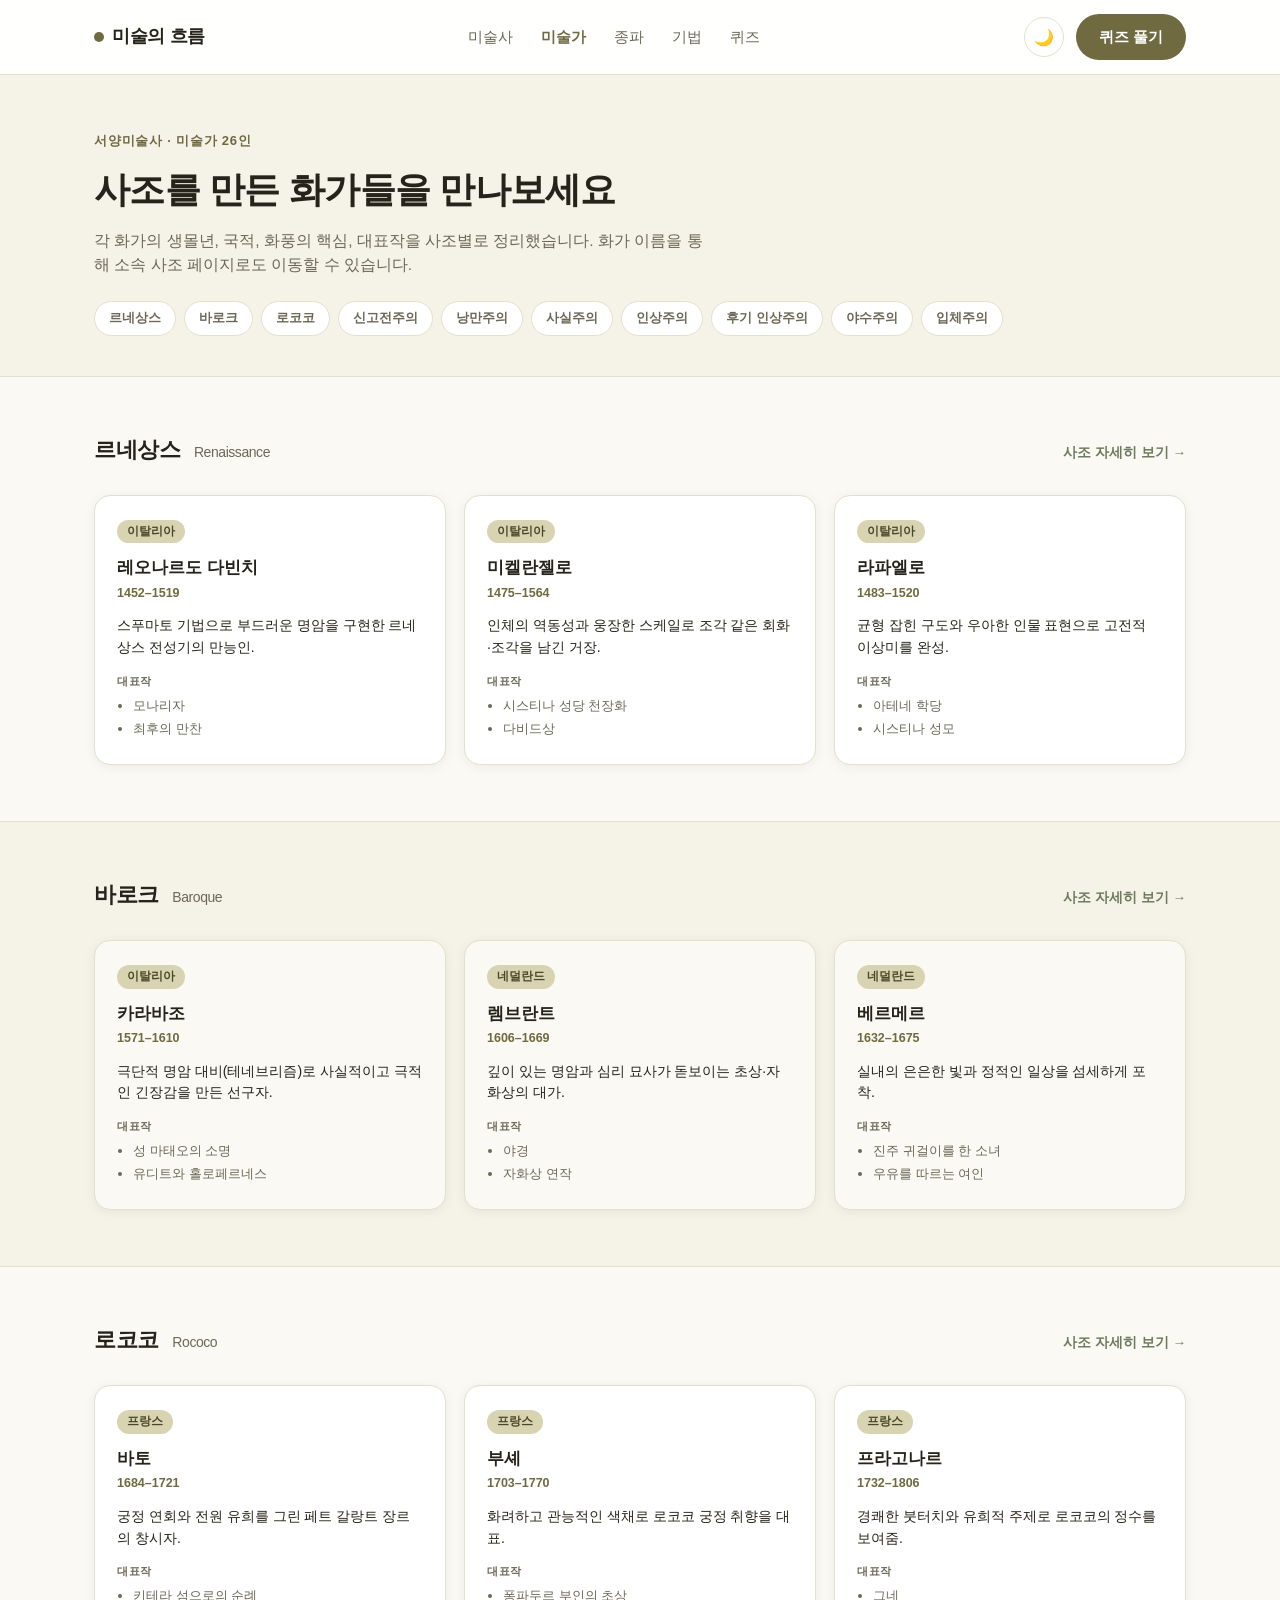
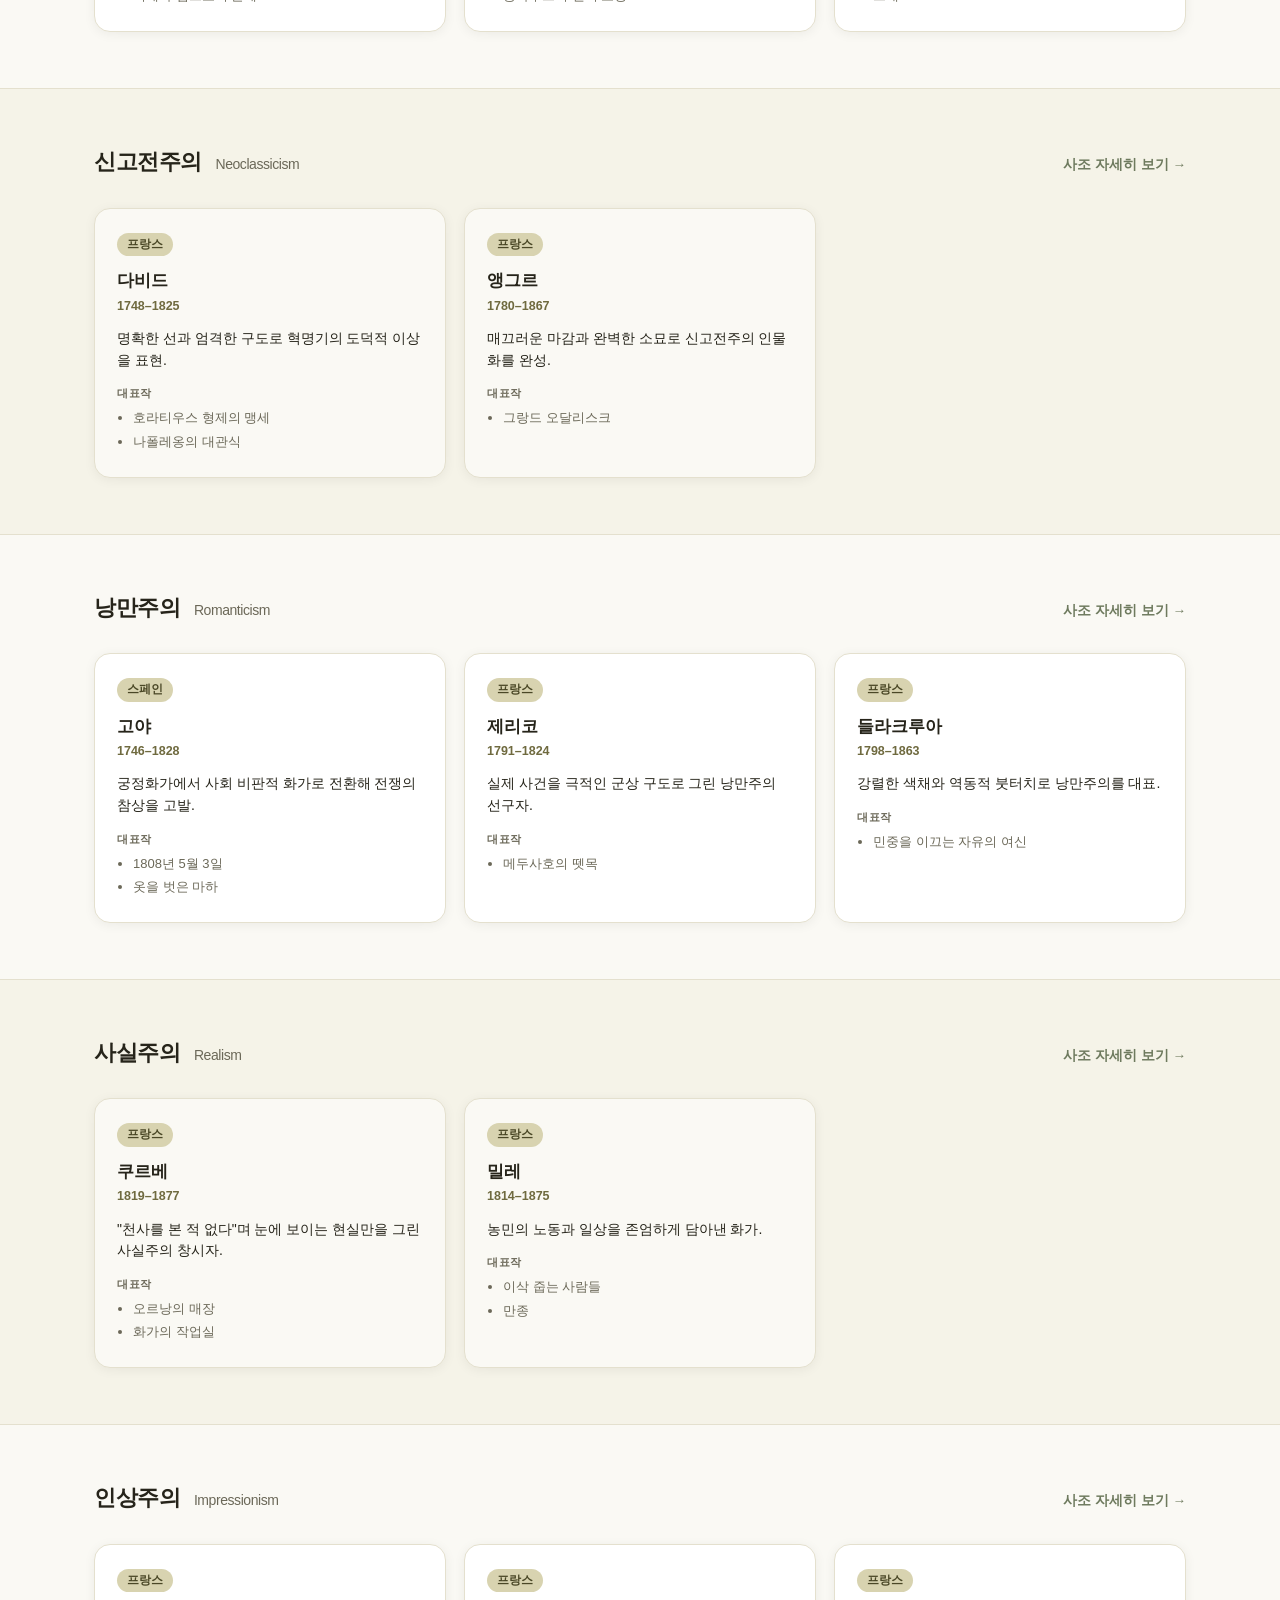
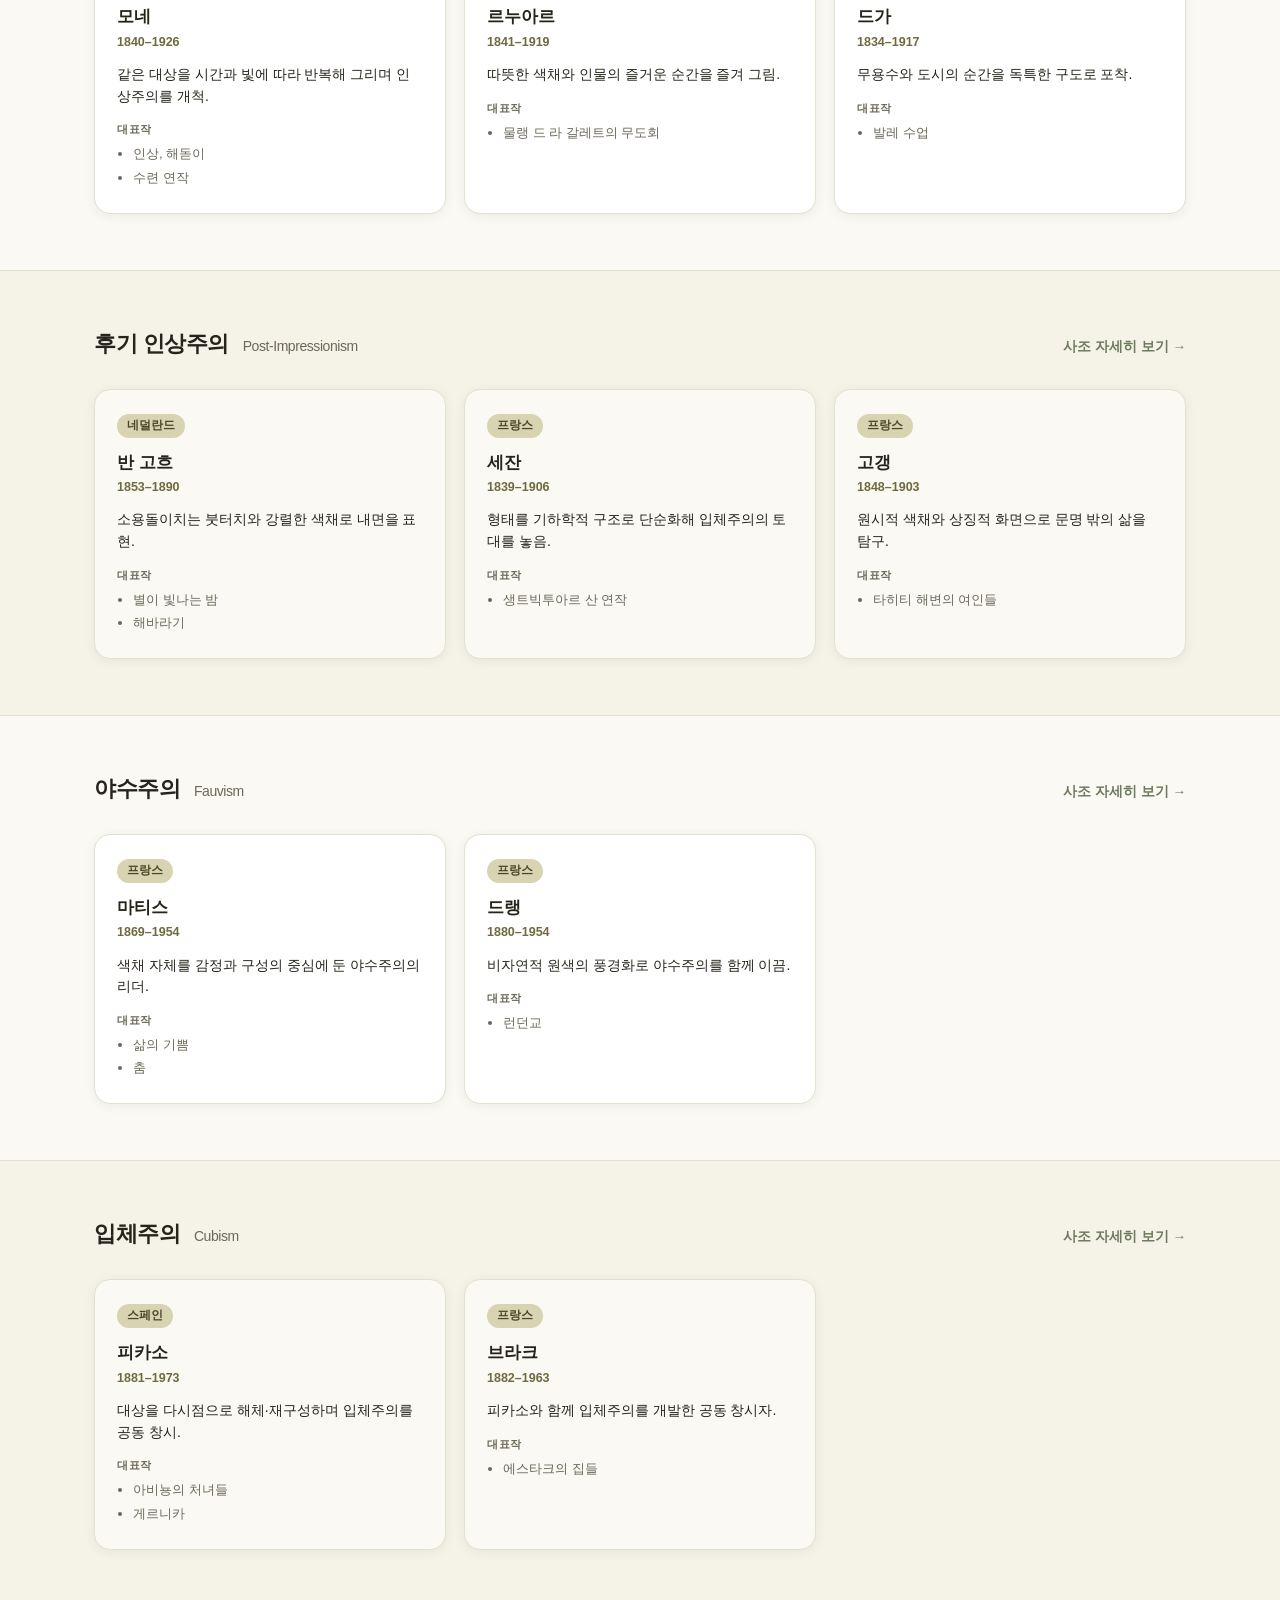
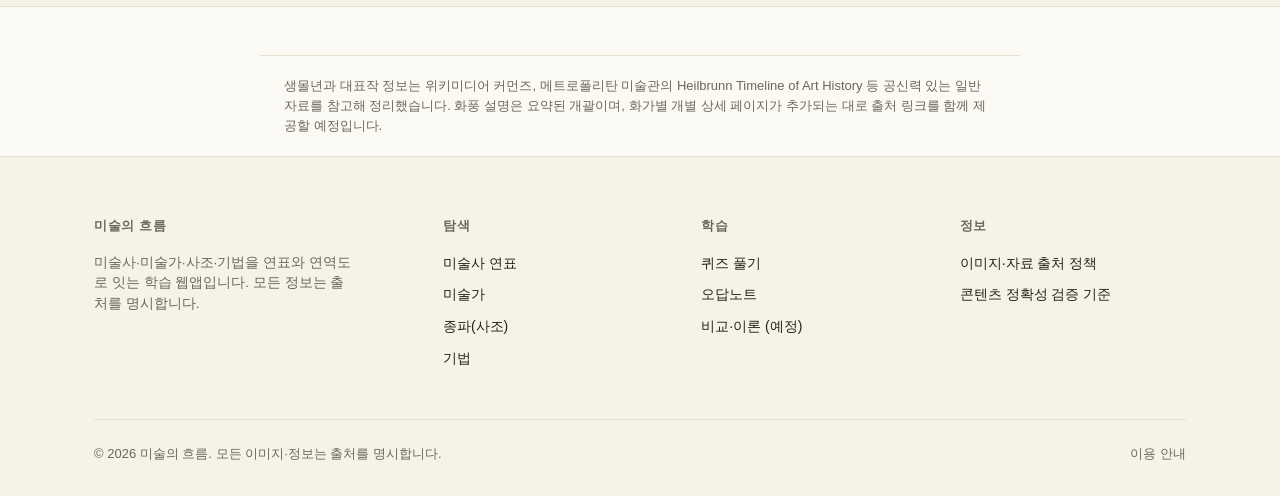
==== artists.html @ 187682f1 "Add artists page grouping 26 painters by movement Co-Authored-By: Claude Sonnet 5 <noreply@anthropic" ====
<!DOCTYPE html>
<html lang="ko">
<head>
<meta charset="UTF-8">
<meta name="viewport" content="width=device-width, initial-scale=1.0">
<title>미술가 — 미술의 흐름</title>
<link rel="stylesheet" href="assets/styles.css">
<style>
  .jump-row {
    display: flex;
    flex-wrap: wrap;
    gap: 8px;
    margin-top: 24px;
  }
  .jump-pill {
    font-size: 13px;
    font-weight: 600;
    color: var(--muted);
    padding: 6px 14px;
    border-radius: 999px;
    border: 1px solid var(--border);
    background: var(--surface);
  }
  .jump-pill:hover { color: var(--brand-strong); border-color: var(--brand); }

  .artist-section { padding: 56px 24px; border-bottom: 1px solid var(--border); scroll-margin-top: 76px; }
  .artist-section.alt { background: var(--surface-alt); }

  .artist-section-head {
    display: flex;
    align-items: baseline;
    justify-content: space-between;
    flex-wrap: wrap;
    gap: 10px;
    margin-bottom: 28px;
  }
  .artist-section-head h2 { font-size: 22px; font-weight: 800; margin: 0; letter-spacing: -0.02em; }
  .artist-section-head h2 .orig { font-size: 14px; font-weight: 500; color: var(--muted); margin-left: 8px; }
  .artist-section-head .movement-link { font-size: 13.5px; font-weight: 600; color: var(--link-accent); white-space: nowrap; }
  .artist-section-head .movement-link:hover { text-decoration: underline; }

  .artist-grid {
    display: grid;
    grid-template-columns: repeat(3, 1fr);
    gap: 18px;
  }
  @media (max-width: 1023px) { .artist-grid { grid-template-columns: repeat(2, 1fr); } }
  @media (max-width: 640px) { .artist-grid { grid-template-columns: 1fr; } }

  .artist-card {
    background: var(--surface);
    border: 1px solid var(--border);
    border-radius: 16px;
    padding: 22px;
    box-shadow: var(--shadow);
    transition: transform .15s ease, border-color .15s ease;
  }
  .artist-section.alt .artist-card { background: var(--bg); }
  .artist-card:hover { transform: translateY(-3px); border-color: var(--brand); }

  .artist-card .nationality {
    display: inline-block;
    font-size: 11.5px;
    font-weight: 700;
    color: var(--badge-text);
    background: var(--badge-bg);
    padding: 3px 10px;
    border-radius: 999px;
    margin-bottom: 12px;
  }
  .artist-card h3 { font-size: 17px; margin: 0 0 2px; font-weight: 700; }
  .artist-card .years { font-size: 12.5px; color: var(--brand-strong); font-weight: 600; margin-bottom: 12px; }
  .artist-card .style-desc { font-size: 14px; color: var(--ink); margin: 0 0 14px; }
  .artist-card .works-label { font-size: 11px; font-weight: 700; text-transform: uppercase; letter-spacing: .05em; color: var(--muted); margin-bottom: 6px; }
  .artist-card .works-list { margin: 0; padding-left: 16px; font-size: 13px; color: var(--muted); }
  .artist-card .works-list li { margin-bottom: 3px; }

  .source-note {
    max-width: 760px;
    margin: 48px auto 0;
    padding: 20px 24px;
    font-size: 13px;
    color: var(--muted);
    border-top: 1px solid var(--border);
  }
</style>
</head>
<body>

<header class="nav">
  <div class="nav-inner">
    <a class="logo" href="index.html"><span class="dot"></span>미술의 흐름</a>
    <nav class="nav-links">
      <a href="timeline.html">미술사</a>
      <a href="artists.html" aria-current="page">미술가</a>
      <a href="movements.html">종파</a>
      <a href="techniques.html">기법</a>
      <a href="quiz.html">퀴즈</a>
    </nav>
    <div class="nav-right">
      <button class="theme-toggle" id="themeToggle" type="button" aria-label="테마 전환">🌙</button>
      <a class="btn btn-primary" href="quiz.html">퀴즈 풀기</a>
    </div>
  </div>
</header>

<main>

  <div class="page-header">
    <div class="wrap">
      <div class="eyebrow">서양미술사 · 미술가 26인</div>
      <h1>사조를 만든 화가들을 만나보세요</h1>
      <p>각 화가의 생몰년, 국적, 화풍의 핵심, 대표작을 사조별로 정리했습니다. 화가 이름을 통해 소속 사조 페이지로도 이동할 수 있습니다.</p>

      <div class="jump-row">
        <a class="jump-pill" href="#renaissance">르네상스</a>
        <a class="jump-pill" href="#baroque">바로크</a>
        <a class="jump-pill" href="#rococo">로코코</a>
        <a class="jump-pill" href="#neoclassicism">신고전주의</a>
        <a class="jump-pill" href="#romanticism">낭만주의</a>
        <a class="jump-pill" href="#realism">사실주의</a>
        <a class="jump-pill" href="#impressionism">인상주의</a>
        <a class="jump-pill" href="#post-impressionism">후기 인상주의</a>
        <a class="jump-pill" href="#fauvism">야수주의</a>
        <a class="jump-pill" href="#cubism">입체주의</a>
      </div>
    </div>
  </div>

  <!-- 르네상스 -->
  <section class="artist-section" id="renaissance">
    <div class="wrap">
      <div class="artist-section-head">
        <h2>르네상스 <span class="orig">Renaissance</span></h2>
        <a class="movement-link" href="movements.html#renaissance">사조 자세히 보기 →</a>
      </div>
      <div class="artist-grid">
        <div class="artist-card">
          <span class="nationality">이탈리아</span>
          <h3>레오나르도 다빈치</h3>
          <div class="years">1452–1519</div>
          <p class="style-desc">스푸마토 기법으로 부드러운 명암을 구현한 르네상스 전성기의 만능인.</p>
          <div class="works-label">대표작</div>
          <ul class="works-list"><li>모나리자</li><li>최후의 만찬</li></ul>
        </div>
        <div class="artist-card">
          <span class="nationality">이탈리아</span>
          <h3>미켈란젤로</h3>
          <div class="years">1475–1564</div>
          <p class="style-desc">인체의 역동성과 웅장한 스케일로 조각 같은 회화·조각을 남긴 거장.</p>
          <div class="works-label">대표작</div>
          <ul class="works-list"><li>시스티나 성당 천장화</li><li>다비드상</li></ul>
        </div>
        <div class="artist-card">
          <span class="nationality">이탈리아</span>
          <h3>라파엘로</h3>
          <div class="years">1483–1520</div>
          <p class="style-desc">균형 잡힌 구도와 우아한 인물 표현으로 고전적 이상미를 완성.</p>
          <div class="works-label">대표작</div>
          <ul class="works-list"><li>아테네 학당</li><li>시스티나 성모</li></ul>
        </div>
      </div>
    </div>
  </section>

  <!-- 바로크 -->
  <section class="artist-section alt" id="baroque">
    <div class="wrap">
      <div class="artist-section-head">
        <h2>바로크 <span class="orig">Baroque</span></h2>
        <a class="movement-link" href="movements.html#baroque">사조 자세히 보기 →</a>
      </div>
      <div class="artist-grid">
        <div class="artist-card">
          <span class="nationality">이탈리아</span>
          <h3>카라바조</h3>
          <div class="years">1571–1610</div>
          <p class="style-desc">극단적 명암 대비(테네브리즘)로 사실적이고 극적인 긴장감을 만든 선구자.</p>
          <div class="works-label">대표작</div>
          <ul class="works-list"><li>성 마태오의 소명</li><li>유디트와 홀로페르네스</li></ul>
        </div>
        <div class="artist-card">
          <span class="nationality">네덜란드</span>
          <h3>렘브란트</h3>
          <div class="years">1606–1669</div>
          <p class="style-desc">깊이 있는 명암과 심리 묘사가 돋보이는 초상·자화상의 대가.</p>
          <div class="works-label">대표작</div>
          <ul class="works-list"><li>야경</li><li>자화상 연작</li></ul>
        </div>
        <div class="artist-card">
          <span class="nationality">네덜란드</span>
          <h3>베르메르</h3>
          <div class="years">1632–1675</div>
          <p class="style-desc">실내의 은은한 빛과 정적인 일상을 섬세하게 포착.</p>
          <div class="works-label">대표작</div>
          <ul class="works-list"><li>진주 귀걸이를 한 소녀</li><li>우유를 따르는 여인</li></ul>
        </div>
      </div>
    </div>
  </section>

  <!-- 로코코 -->
  <section class="artist-section" id="rococo">
    <div class="wrap">
      <div class="artist-section-head">
        <h2>로코코 <span class="orig">Rococo</span></h2>
        <a class="movement-link" href="movements.html#rococo">사조 자세히 보기 →</a>
      </div>
      <div class="artist-grid">
        <div class="artist-card">
          <span class="nationality">프랑스</span>
          <h3>바토</h3>
          <div class="years">1684–1721</div>
          <p class="style-desc">궁정 연회와 전원 유희를 그린 페트 갈랑트 장르의 창시자.</p>
          <div class="works-label">대표작</div>
          <ul class="works-list"><li>키테라 섬으로의 순례</li></ul>
        </div>
        <div class="artist-card">
          <span class="nationality">프랑스</span>
          <h3>부셰</h3>
          <div class="years">1703–1770</div>
          <p class="style-desc">화려하고 관능적인 색채로 로코코 궁정 취향을 대표.</p>
          <div class="works-label">대표작</div>
          <ul class="works-list"><li>퐁파두르 부인의 초상</li></ul>
        </div>
        <div class="artist-card">
          <span class="nationality">프랑스</span>
          <h3>프라고나르</h3>
          <div class="years">1732–1806</div>
          <p class="style-desc">경쾌한 붓터치와 유희적 주제로 로코코의 정수를 보여줌.</p>
          <div class="works-label">대표작</div>
          <ul class="works-list"><li>그네</li></ul>
        </div>
      </div>
    </div>
  </section>

  <!-- 신고전주의 -->
  <section class="artist-section alt" id="neoclassicism">
    <div class="wrap">
      <div class="artist-section-head">
        <h2>신고전주의 <span class="orig">Neoclassicism</span></h2>
        <a class="movement-link" href="movements.html#neoclassicism">사조 자세히 보기 →</a>
      </div>
      <div class="artist-grid">
        <div class="artist-card">
          <span class="nationality">프랑스</span>
          <h3>다비드</h3>
          <div class="years">1748–1825</div>
          <p class="style-desc">명확한 선과 엄격한 구도로 혁명기의 도덕적 이상을 표현.</p>
          <div class="works-label">대표작</div>
          <ul class="works-list"><li>호라티우스 형제의 맹세</li><li>나폴레옹의 대관식</li></ul>
        </div>
        <div class="artist-card">
          <span class="nationality">프랑스</span>
          <h3>앵그르</h3>
          <div class="years">1780–1867</div>
          <p class="style-desc">매끄러운 마감과 완벽한 소묘로 신고전주의 인물화를 완성.</p>
          <div class="works-label">대표작</div>
          <ul class="works-list"><li>그랑드 오달리스크</li></ul>
        </div>
      </div>
    </div>
  </section>

  <!-- 낭만주의 -->
  <section class="artist-section" id="romanticism">
    <div class="wrap">
      <div class="artist-section-head">
        <h2>낭만주의 <span class="orig">Romanticism</span></h2>
        <a class="movement-link" href="movements.html#romanticism">사조 자세히 보기 →</a>
      </div>
      <div class="artist-grid">
        <div class="artist-card">
          <span class="nationality">스페인</span>
          <h3>고야</h3>
          <div class="years">1746–1828</div>
          <p class="style-desc">궁정화가에서 사회 비판적 화가로 전환해 전쟁의 참상을 고발.</p>
          <div class="works-label">대표작</div>
          <ul class="works-list"><li>1808년 5월 3일</li><li>옷을 벗은 마하</li></ul>
        </div>
        <div class="artist-card">
          <span class="nationality">프랑스</span>
          <h3>제리코</h3>
          <div class="years">1791–1824</div>
          <p class="style-desc">실제 사건을 극적인 군상 구도로 그린 낭만주의 선구자.</p>
          <div class="works-label">대표작</div>
          <ul class="works-list"><li>메두사호의 뗏목</li></ul>
        </div>
        <div class="artist-card">
          <span class="nationality">프랑스</span>
          <h3>들라크루아</h3>
          <div class="years">1798–1863</div>
          <p class="style-desc">강렬한 색채와 역동적 붓터치로 낭만주의를 대표.</p>
          <div class="works-label">대표작</div>
          <ul class="works-list"><li>민중을 이끄는 자유의 여신</li></ul>
        </div>
      </div>
    </div>
  </section>

  <!-- 사실주의 -->
  <section class="artist-section alt" id="realism">
    <div class="wrap">
      <div class="artist-section-head">
        <h2>사실주의 <span class="orig">Realism</span></h2>
        <a class="movement-link" href="movements.html#realism">사조 자세히 보기 →</a>
      </div>
      <div class="artist-grid">
        <div class="artist-card">
          <span class="nationality">프랑스</span>
          <h3>쿠르베</h3>
          <div class="years">1819–1877</div>
          <p class="style-desc">"천사를 본 적 없다"며 눈에 보이는 현실만을 그린 사실주의 창시자.</p>
          <div class="works-label">대표작</div>
          <ul class="works-list"><li>오르낭의 매장</li><li>화가의 작업실</li></ul>
        </div>
        <div class="artist-card">
          <span class="nationality">프랑스</span>
          <h3>밀레</h3>
          <div class="years">1814–1875</div>
          <p class="style-desc">농민의 노동과 일상을 존엄하게 담아낸 화가.</p>
          <div class="works-label">대표작</div>
          <ul class="works-list"><li>이삭 줍는 사람들</li><li>만종</li></ul>
        </div>
      </div>
    </div>
  </section>

  <!-- 인상주의 -->
  <section class="artist-section" id="impressionism">
    <div class="wrap">
      <div class="artist-section-head">
        <h2>인상주의 <span class="orig">Impressionism</span></h2>
        <a class="movement-link" href="movements.html#impressionism">사조 자세히 보기 →</a>
      </div>
      <div class="artist-grid">
        <div class="artist-card">
          <span class="nationality">프랑스</span>
          <h3>모네</h3>
          <div class="years">1840–1926</div>
          <p class="style-desc">같은 대상을 시간과 빛에 따라 반복해 그리며 인상주의를 개척.</p>
          <div class="works-label">대표작</div>
          <ul class="works-list"><li>인상, 해돋이</li><li>수련 연작</li></ul>
        </div>
        <div class="artist-card">
          <span class="nationality">프랑스</span>
          <h3>르누아르</h3>
          <div class="years">1841–1919</div>
          <p class="style-desc">따뜻한 색채와 인물의 즐거운 순간을 즐겨 그림.</p>
          <div class="works-label">대표작</div>
          <ul class="works-list"><li>물랭 드 라 갈레트의 무도회</li></ul>
        </div>
        <div class="artist-card">
          <span class="nationality">프랑스</span>
          <h3>드가</h3>
          <div class="years">1834–1917</div>
          <p class="style-desc">무용수와 도시의 순간을 독특한 구도로 포착.</p>
          <div class="works-label">대표작</div>
          <ul class="works-list"><li>발레 수업</li></ul>
        </div>
      </div>
    </div>
  </section>

  <!-- 후기 인상주의 -->
  <section class="artist-section alt" id="post-impressionism">
    <div class="wrap">
      <div class="artist-section-head">
        <h2>후기 인상주의 <span class="orig">Post-Impressionism</span></h2>
        <a class="movement-link" href="movements.html#post-impressionism">사조 자세히 보기 →</a>
      </div>
      <div class="artist-grid">
        <div class="artist-card">
          <span class="nationality">네덜란드</span>
          <h3>반 고흐</h3>
          <div class="years">1853–1890</div>
          <p class="style-desc">소용돌이치는 붓터치와 강렬한 색채로 내면을 표현.</p>
          <div class="works-label">대표작</div>
          <ul class="works-list"><li>별이 빛나는 밤</li><li>해바라기</li></ul>
        </div>
        <div class="artist-card">
          <span class="nationality">프랑스</span>
          <h3>세잔</h3>
          <div class="years">1839–1906</div>
          <p class="style-desc">형태를 기하학적 구조로 단순화해 입체주의의 토대를 놓음.</p>
          <div class="works-label">대표작</div>
          <ul class="works-list"><li>생트빅투아르 산 연작</li></ul>
        </div>
        <div class="artist-card">
          <span class="nationality">프랑스</span>
          <h3>고갱</h3>
          <div class="years">1848–1903</div>
          <p class="style-desc">원시적 색채와 상징적 화면으로 문명 밖의 삶을 탐구.</p>
          <div class="works-label">대표작</div>
          <ul class="works-list"><li>타히티 해변의 여인들</li></ul>
        </div>
      </div>
    </div>
  </section>

  <!-- 야수주의 -->
  <section class="artist-section" id="fauvism">
    <div class="wrap">
      <div class="artist-section-head">
        <h2>야수주의 <span class="orig">Fauvism</span></h2>
        <a class="movement-link" href="movements.html#fauvism">사조 자세히 보기 →</a>
      </div>
      <div class="artist-grid">
        <div class="artist-card">
          <span class="nationality">프랑스</span>
          <h3>마티스</h3>
          <div class="years">1869–1954</div>
          <p class="style-desc">색채 자체를 감정과 구성의 중심에 둔 야수주의의 리더.</p>
          <div class="works-label">대표작</div>
          <ul class="works-list"><li>삶의 기쁨</li><li>춤</li></ul>
        </div>
        <div class="artist-card">
          <span class="nationality">프랑스</span>
          <h3>드랭</h3>
          <div class="years">1880–1954</div>
          <p class="style-desc">비자연적 원색의 풍경화로 야수주의를 함께 이끔.</p>
          <div class="works-label">대표작</div>
          <ul class="works-list"><li>런던교</li></ul>
        </div>
      </div>
    </div>
  </section>

  <!-- 입체주의 -->
  <section class="artist-section alt" id="cubism">
    <div class="wrap">
      <div class="artist-section-head">
        <h2>입체주의 <span class="orig">Cubism</span></h2>
        <a class="movement-link" href="movements.html#cubism">사조 자세히 보기 →</a>
      </div>
      <div class="artist-grid">
        <div class="artist-card">
          <span class="nationality">스페인</span>
          <h3>피카소</h3>
          <div class="years">1881–1973</div>
          <p class="style-desc">대상을 다시점으로 해체·재구성하며 입체주의를 공동 창시.</p>
          <div class="works-label">대표작</div>
          <ul class="works-list"><li>아비뇽의 처녀들</li><li>게르니카</li></ul>
        </div>
        <div class="artist-card">
          <span class="nationality">프랑스</span>
          <h3>브라크</h3>
          <div class="years">1882–1963</div>
          <p class="style-desc">피카소와 함께 입체주의를 개발한 공동 창시자.</p>
          <div class="works-label">대표작</div>
          <ul class="works-list"><li>에스타크의 집들</li></ul>
        </div>
      </div>
    </div>
  </section>

  <div class="wrap">
    <p class="source-note">
      생몰년과 대표작 정보는 위키미디어 커먼즈, 메트로폴리탄 미술관의 Heilbrunn Timeline of Art History 등 공신력 있는 일반 자료를 참고해 정리했습니다.
      화풍 설명은 요약된 개괄이며, 화가별 개별 상세 페이지가 추가되는 대로 출처 링크를 함께 제공할 예정입니다.
    </p>
  </div>

</main>

<footer>
  <div class="wrap">
    <div class="footer-grid">
      <div class="footer-col">
        <h4>미술의 흐름</h4>
        <p>미술사·미술가·사조·기법을 연표와 연역도로 잇는 학습 웹앱입니다. 모든 정보는 출처를 명시합니다.</p>
      </div>
      <div class="footer-col">
        <h4>탐색</h4>
        <a href="timeline.html">미술사 연표</a>
        <a href="artists.html">미술가</a>
        <a href="movements.html">종파(사조)</a>
        <a href="techniques.html">기법</a>
      </div>
      <div class="footer-col">
        <h4>학습</h4>
        <a href="quiz.html">퀴즈 풀기</a>
        <a href="#">오답노트</a>
        <a href="#">비교·이론 (예정)</a>
      </div>
      <div class="footer-col">
        <h4>정보</h4>
        <a href="#">이미지·자료 출처 정책</a>
        <a href="#">콘텐츠 정확성 검증 기준</a>
      </div>
    </div>
    <div class="footer-bottom">
      <span>© 2026 미술의 흐름. 모든 이미지·정보는 출처를 명시합니다.</span>
      <span><a href="#">이용 안내</a></span>
    </div>
  </div>
</footer>

<script src="assets/theme.js" defer></script>

</body>
</html>
---- assets/styles.css ----
:root {
  --bg: #FAF9F4;
  --surface: #FFFFFF;
  --surface-alt: #F5F3E8;
  --ink: #26241A;
  --muted: #6B6858;
  --border: #E4E0CE;
  --brand: #8C8752;
  --brand-strong: #6F6A3F;
  --badge-bg: #D8D3B0;
  --badge-text: #4A4726;
  --success: #5C7A32;
  --error: #B5533B;
  --link-accent: #6E7A5E;
  --shadow: 0 2px 12px rgba(0,0,0,0.06);
  --on-brand: #FFFFFF;
}

@media (prefers-color-scheme: dark) {
  :root:not([data-theme="light"]) {
    --bg: #201F16;
    --surface: #2E2C1F;
    --surface-alt: #343224;
    --ink: #F5F3E8;
    --muted: #B8B394;
    --border: #4A4830;
    --brand: #C4BD7E;
    --brand-strong: #A9A15A;
    --badge-bg: rgba(168,161,90,0.16);
    --badge-text: #D8D3B0;
    --success: #8FAE55;
    --error: #D97A63;
    --link-accent: #9AA688;
    --shadow: 0 2px 12px rgba(0,0,0,0.3);
    --on-brand: #201F16;
  }
}

:root[data-theme="dark"] {
  --bg: #201F16;
  --surface: #2E2C1F;
  --surface-alt: #343224;
  --ink: #F5F3E8;
  --muted: #B8B394;
  --border: #4A4830;
  --brand: #C4BD7E;
  --brand-strong: #A9A15A;
  --badge-bg: rgba(168,161,90,0.16);
  --badge-text: #D8D3B0;
  --success: #8FAE55;
  --error: #D97A63;
  --link-accent: #9AA688;
  --shadow: 0 2px 12px rgba(0,0,0,0.3);
  --on-brand: #201F16;
}

* { box-sizing: border-box; }
html { scroll-behavior: smooth; }

body {
  margin: 0;
  background: var(--bg);
  color: var(--ink);
  font-family: Pretendard, "Apple SD Gothic Neo", "Malgun Gothic", -apple-system, BlinkMacSystemFont, sans-serif;
  line-height: 1.55;
  -webkit-font-smoothing: antialiased;
}

a { color: inherit; text-decoration: none; }
img { max-width: 100%; display: block; }

.wrap {
  max-width: 1140px;
  margin: 0 auto;
  padding: 0 24px;
}

/* ---------- Navigation ---------- */
header.nav {
  position: sticky;
  top: 0;
  z-index: 50;
  background: color-mix(in srgb, var(--surface) 88%, transparent);
  backdrop-filter: blur(10px);
  border-bottom: 1px solid var(--border);
}

.nav-inner {
  display: flex;
  align-items: center;
  justify-content: space-between;
  padding: 14px 24px;
  max-width: 1140px;
  margin: 0 auto;
  gap: 16px;
}

.logo {
  font-weight: 800;
  font-size: 18px;
  letter-spacing: -0.02em;
  display: flex;
  align-items: center;
  gap: 8px;
  flex-shrink: 0;
}

.logo .dot {
  width: 10px;
  height: 10px;
  border-radius: 50%;
  background: var(--brand-strong);
}

.nav-links {
  display: flex;
  gap: 28px;
  font-size: 14.5px;
  font-weight: 500;
  color: var(--muted);
  flex: 1;
  justify-content: center;
}

.nav-links a { transition: color .15s ease; white-space: nowrap; }
.nav-links a:hover { color: var(--ink); }
.nav-links a[aria-current="page"] { color: var(--brand-strong); font-weight: 700; }

.nav-right {
  display: flex;
  align-items: center;
  gap: 12px;
  flex-shrink: 0;
}

.theme-toggle {
  width: 40px;
  height: 40px;
  border-radius: 999px;
  border: 1px solid var(--border);
  background: var(--surface);
  display: flex;
  align-items: center;
  justify-content: center;
  cursor: pointer;
  font-size: 16px;
  color: var(--ink);
}

.theme-toggle:hover { border-color: var(--brand); }

.btn {
  display: inline-flex;
  align-items: center;
  justify-content: center;
  gap: 6px;
  padding: 11px 22px;
  border-radius: 999px;
  font-size: 14.5px;
  font-weight: 600;
  border: 1px solid transparent;
  cursor: pointer;
  white-space: nowrap;
  transition: transform .12s ease, opacity .12s ease;
}
.btn:hover { transform: translateY(-1px); }

.btn-primary {
  background: var(--brand-strong);
  color: var(--on-brand);
}

.btn-secondary {
  background: var(--surface);
  color: var(--ink);
  border-color: var(--border);
}

@media (max-width: 860px) {
  .nav-links { display: none; }
}

/* ---------- Hero ---------- */
.hero {
  background:
    radial-gradient(circle at 20% -10%, color-mix(in srgb, var(--brand) 18%, transparent), transparent 60%),
    var(--surface-alt);
  border-bottom: 1px solid var(--border);
  padding: 96px 24px 72px;
  text-align: center;
}

.badge-chip {
  display: inline-flex;
  align-items: center;
  gap: 8px;
  padding: 7px 16px;
  border-radius: 999px;
  background: var(--badge-bg);
  color: var(--badge-text);
  font-size: 13px;
  font-weight: 600;
  margin-bottom: 24px;
}
.badge-chip .pulse { width: 6px; height: 6px; border-radius: 50%; background: var(--brand-strong); }

.hero h1 {
  font-size: clamp(30px, 5vw, 48px);
  font-weight: 800;
  letter-spacing: -0.02em;
  line-height: 1.3;
  margin: 0 auto 20px;
  max-width: 720px;
  text-wrap: balance;
}
.hero h1 .accent { color: var(--brand-strong); }

.hero p.sub {
  max-width: 560px;
  margin: 0 auto 36px;
  color: var(--muted);
  font-size: 16.5px;
}

.hero-cta {
  display: flex;
  justify-content: center;
  gap: 12px;
  margin-bottom: 56px;
  flex-wrap: wrap;
}
.hero-cta .btn { padding: 13px 28px; font-size: 15px; }

.stats-row {
  display: inline-flex;
  align-items: center;
  gap: 0;
  background: var(--surface);
  border: 1px solid var(--border);
  border-radius: 20px;
  padding: 20px 0;
  box-shadow: var(--shadow);
}
.stat { padding: 0 36px; text-align: center; }
.stat + .stat { border-left: 1px solid var(--border); }
.stat .num { font-size: 28px; font-weight: 800; color: var(--brand-strong); display: block; font-variant-numeric: tabular-nums; }
.stat .label { font-size: 13px; color: var(--muted); margin-top: 4px; }

@media (max-width: 560px) {
  .stats-row { flex-direction: column; border-radius: 16px; padding: 8px 0; }
  .stat { padding: 12px 28px; width: 100%; }
  .stat + .stat { border-left: none; border-top: 1px solid var(--border); }
}

/* ---------- Page header (utility pages) ---------- */
.page-header {
  padding: 56px 24px 40px;
  border-bottom: 1px solid var(--border);
  background: var(--surface-alt);
}
.page-header .eyebrow {
  font-size: 13px; font-weight: 700; color: var(--brand-strong);
  text-transform: uppercase; letter-spacing: .06em; margin-bottom: 10px;
}
.page-header h1 {
  font-size: clamp(26px, 3.6vw, 36px);
  font-weight: 800;
  letter-spacing: -0.02em;
  margin: 0 0 12px;
  text-wrap: balance;
}
.page-header p { color: var(--muted); font-size: 15.5px; max-width: 620px; margin: 0; }

/* ---------- Generic section ---------- */
section { padding: 80px 24px; }
.section-head { text-align: center; max-width: 560px; margin: 0 auto 48px; }
.section-head .eyebrow {
  font-size: 13px; font-weight: 700; color: var(--brand-strong);
  text-transform: uppercase; letter-spacing: .06em; margin-bottom: 10px;
}
.section-head h2 { font-size: 30px; font-weight: 800; letter-spacing: -0.02em; margin: 0 0 10px; text-wrap: balance; }
.section-head p { color: var(--muted); font-size: 15.5px; margin: 0; }

.grid-3 {
  display: grid;
  grid-template-columns: repeat(3, 1fr);
  gap: 20px;
}
@media (max-width: 1023px) { .grid-3 { grid-template-columns: repeat(2, 1fr); } }
@media (max-width: 767px) { .grid-3 { grid-template-columns: 1fr; } }

.grid-2 {
  display: grid;
  grid-template-columns: repeat(2, 1fr);
  gap: 20px;
}
@media (max-width: 767px) { .grid-2 { grid-template-columns: 1fr; } }

.card {
  background: var(--surface);
  border: 1px solid var(--border);
  border-radius: 18px;
  padding: 28px;
  box-shadow: var(--shadow);
  transition: transform .15s ease, border-color .15s ease;
}
.card:hover { transform: translateY(-3px); border-color: var(--brand); }

.card .icon {
  width: 44px; height: 44px;
  border-radius: 12px;
  background: var(--badge-bg);
  color: var(--badge-text);
  display: flex; align-items: center; justify-content: center;
  font-size: 20px;
  margin-bottom: 18px;
}
.card h3 { font-size: 18px; margin: 0 0 8px; font-weight: 700; }
.card p { color: var(--muted); font-size: 14.5px; margin: 0 0 14px; }
.card .card-link { font-size: 13.5px; font-weight: 600; color: var(--link-accent); }

.tag {
  display: inline-block;
  font-size: 11.5px;
  font-weight: 700;
  padding: 4px 10px;
  border-radius: 999px;
  background: var(--badge-bg);
  color: var(--badge-text);
  margin-bottom: 14px;
}

.section-alt { background: var(--surface-alt); }

/* ---------- Preview cards (NEW) ---------- */
.preview-card {
  background: var(--surface);
  border: 1px solid var(--border);
  border-radius: 18px;
  overflow: hidden;
  box-shadow: var(--shadow);
  transition: transform .15s ease;
}
.preview-card:hover { transform: translateY(-3px); }
.preview-thumb {
  height: 140px;
  background: linear-gradient(135deg, var(--brand) 0%, var(--brand-strong) 100%);
  position: relative;
}
.preview-thumb .new-badge {
  position: absolute; top: 12px; left: 12px;
  background: var(--surface); color: var(--brand-strong);
  font-size: 11px; font-weight: 800; padding: 4px 10px; border-radius: 999px;
}
.preview-body { padding: 20px; }
.preview-body h3 { font-size: 16px; margin: 0 0 8px; }
.preview-body p { font-size: 13.5px; color: var(--muted); margin: 0; }

/* ---------- Promo box ---------- */
.promo-box {
  background: var(--surface);
  border: 1px solid var(--border);
  border-radius: 24px;
  padding: 40px;
  box-shadow: var(--shadow);
}
.promo-box .promo-top {
  display: flex; justify-content: space-between; align-items: flex-start; gap: 24px;
  margin-bottom: 32px; flex-wrap: wrap;
}
.promo-box h3 { font-size: 22px; margin: 0 0 8px; }
.promo-box p { color: var(--muted); font-size: 14.5px; margin: 0; max-width: 420px; }

.timeline-scroll {
  display: flex;
  gap: 16px;
  overflow-x: auto;
  padding-bottom: 12px;
  scroll-snap-type: x proximity;
}
.timeline-scroll::-webkit-scrollbar { height: 6px; }
.timeline-scroll::-webkit-scrollbar-thumb { background: var(--border); border-radius: 999px; }

.timeline-item {
  flex: 0 0 200px;
  scroll-snap-align: start;
  background: var(--surface-alt);
  border: 1px solid var(--border);
  border-radius: 14px;
  padding: 18px;
}
.timeline-item .era { font-size: 12px; color: var(--muted); font-weight: 600; margin-bottom: 6px; }
.timeline-item .movement { font-size: 15.5px; font-weight: 700; margin-bottom: 8px; }
.timeline-item .years { font-size: 12.5px; color: var(--brand-strong); font-weight: 600; }

/* ---------- Guide cards ---------- */
.guide-card {
  background: var(--surface);
  border: 1px solid var(--border);
  border-radius: 18px;
  padding: 28px;
  box-shadow: var(--shadow);
}
.guide-card .step-num {
  width: 32px; height: 32px; border-radius: 999px;
  background: var(--brand-strong); color: var(--on-brand);
  display: flex; align-items: center; justify-content: center;
  font-weight: 800; font-size: 14px; margin-bottom: 16px;
}
.guide-card h3 { margin: 0 0 8px; font-size: 17px; }
.guide-card ol { margin: 12px 0 0; padding-left: 18px; color: var(--muted); font-size: 14px; }
.guide-card ol li { margin-bottom: 6px; }

/* ---------- Footer ---------- */
footer {
  background: var(--surface-alt);
  border-top: 1px solid var(--border);
  padding: 60px 24px 32px;
}
.footer-grid {
  display: grid;
  grid-template-columns: 1.4fr repeat(3, 1fr);
  gap: 32px;
  margin-bottom: 40px;
}
@media (max-width: 767px) {
  .footer-grid { grid-template-columns: repeat(2, 1fr); }
}
.footer-col h4 {
  font-size: 12.5px; text-transform: uppercase; letter-spacing: .05em;
  color: var(--muted); margin: 0 0 16px;
}
.footer-col a { display: block; font-size: 14px; color: var(--ink); margin-bottom: 10px; }
.footer-col a:hover { color: var(--brand-strong); }
.footer-col p { color: var(--muted); font-size: 13.5px; max-width: 260px; }

.footer-bottom {
  display: flex; justify-content: space-between; align-items: center;
  padding-top: 24px; border-top: 1px solid var(--border);
  font-size: 13px; color: var(--muted); flex-wrap: wrap; gap: 12px;
}
.footer-bottom a { color: var(--muted); }
.footer-bottom a:hover { color: var(--ink); }
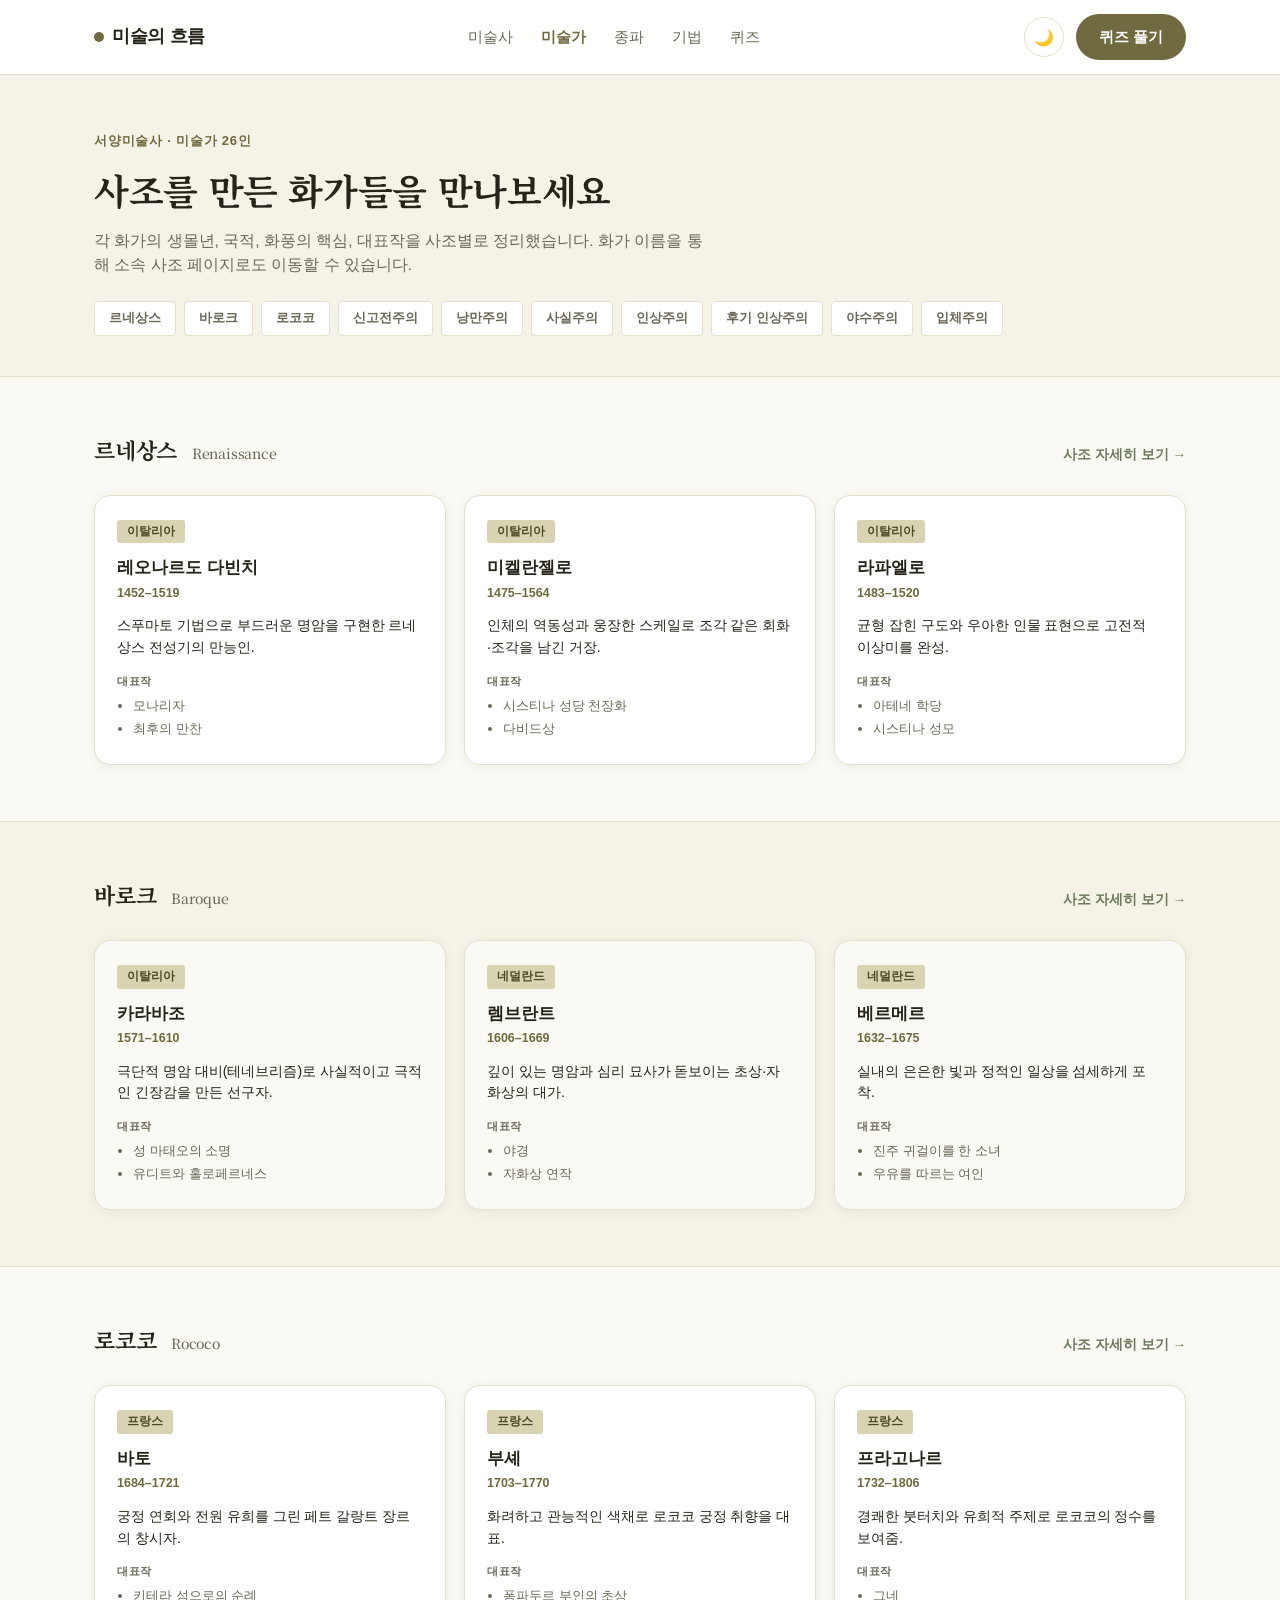
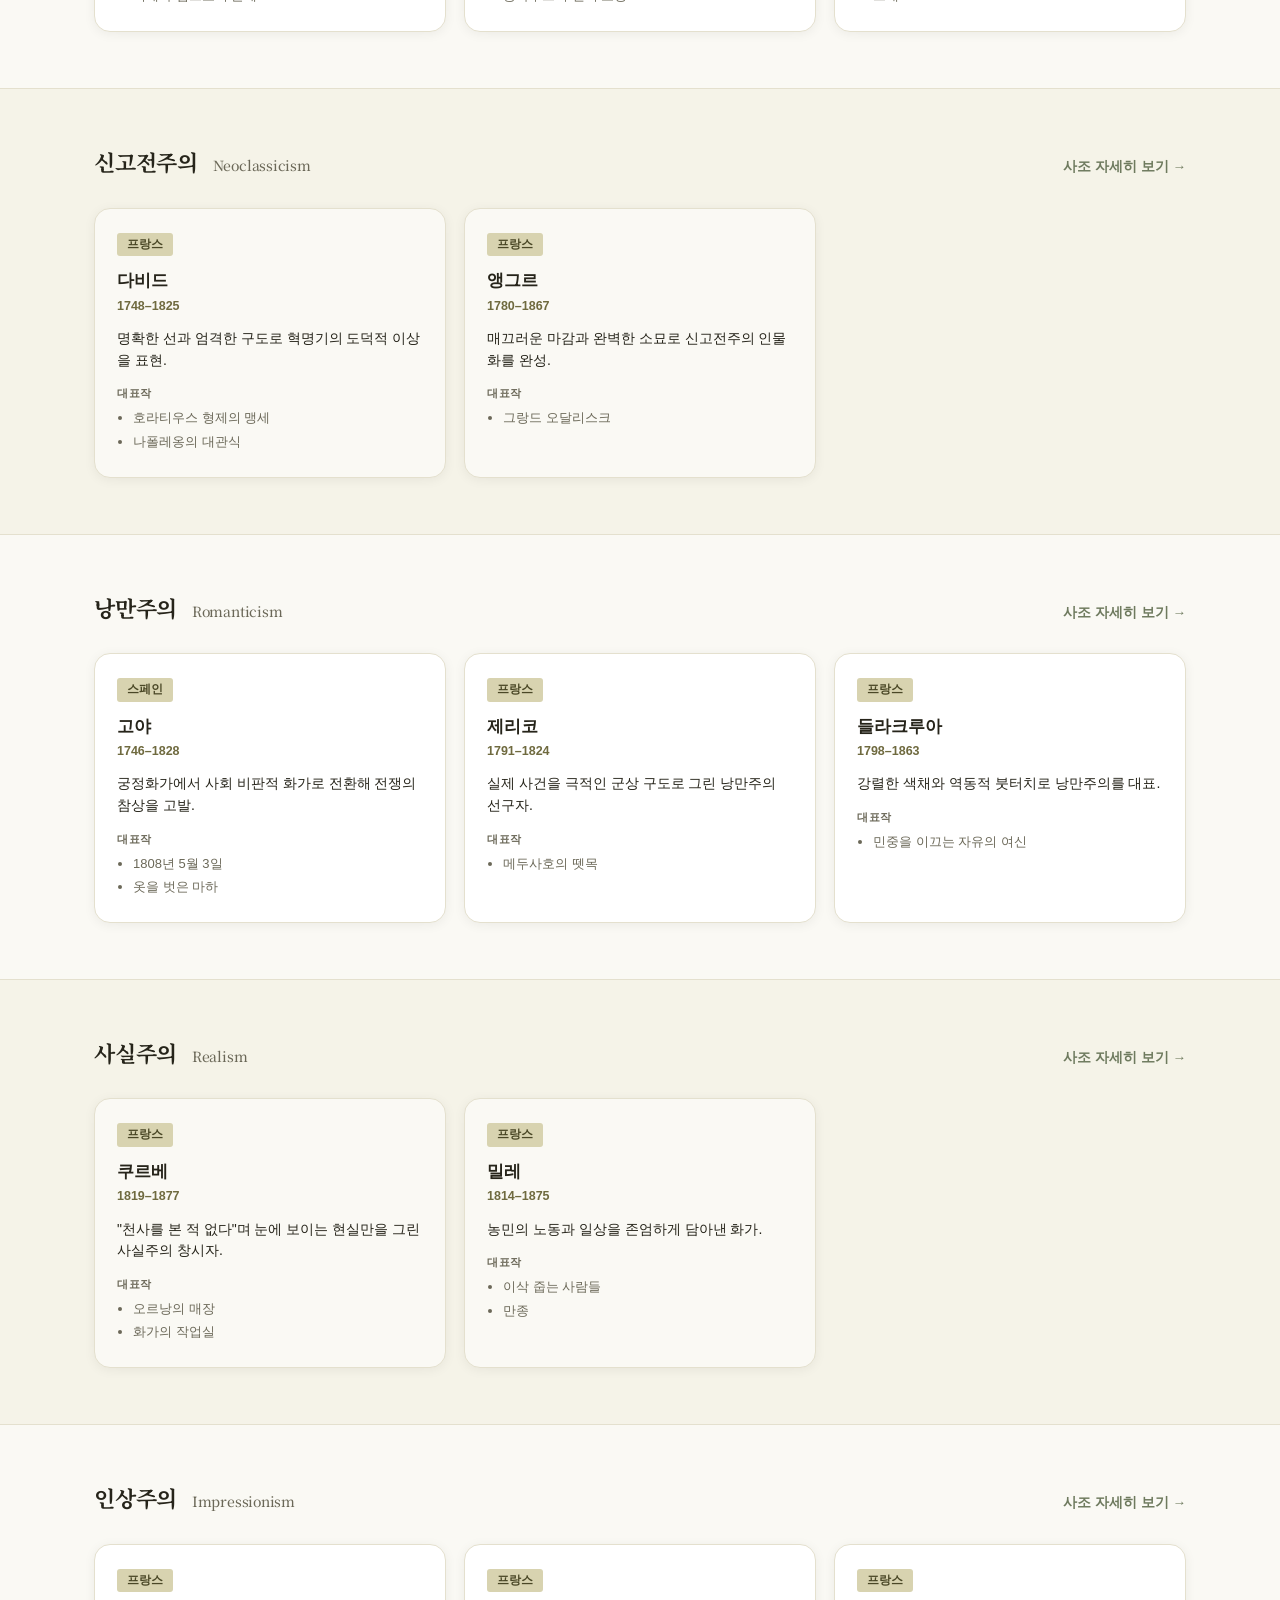
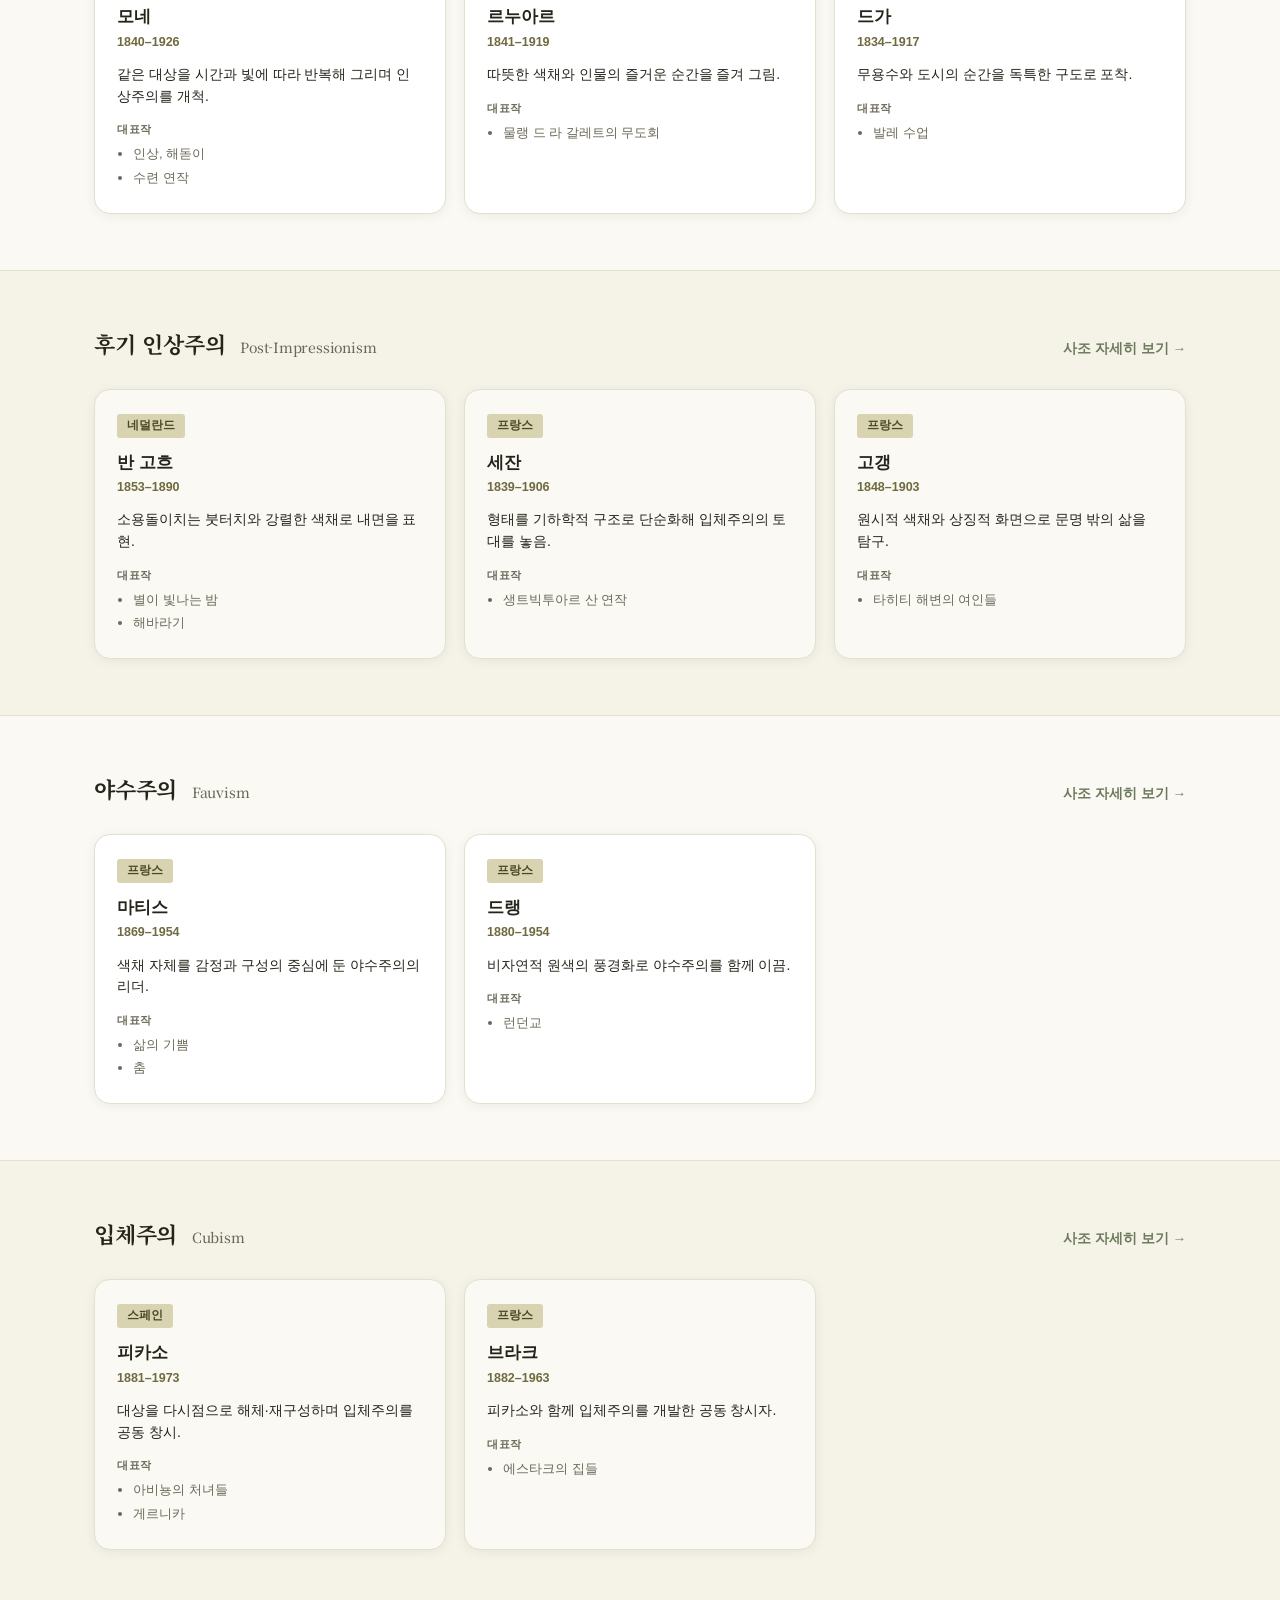
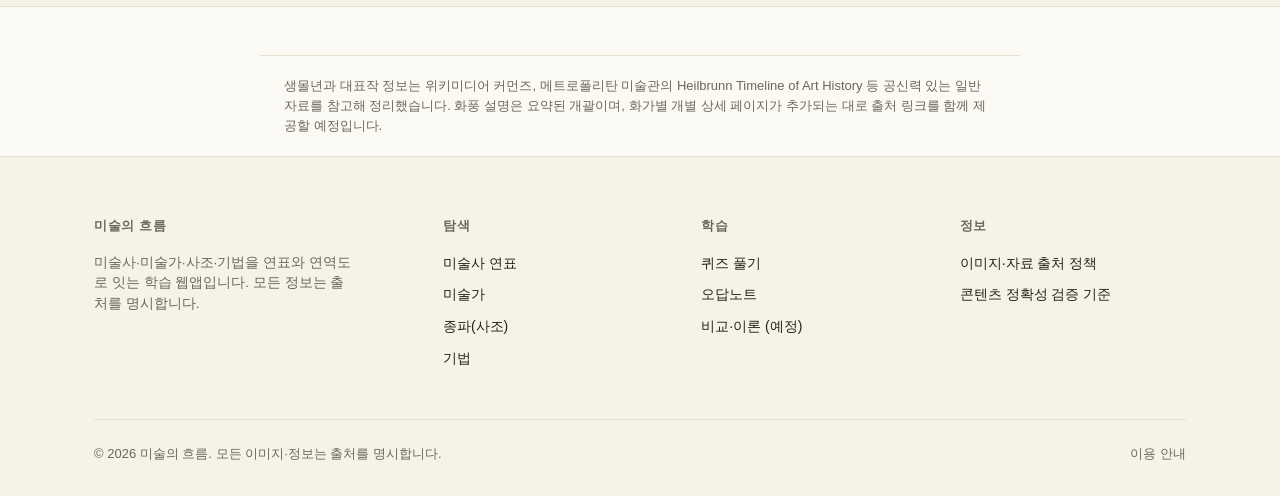
==== commit 35f75735: "Refresh design per design_11.md v0.3: shift from SaaS template look to editorial catalog style - Add" ====
--- a/artists.html
+++ b/artists.html
@@ -17,7 +17,7 @@
     font-weight: 600;
     color: var(--muted);
     padding: 6px 14px;
-    border-radius: 999px;
+    border-radius: 4px;
     border: 1px solid var(--border);
     background: var(--surface);
   }
@@ -34,7 +34,7 @@
     gap: 10px;
     margin-bottom: 28px;
   }
-  .artist-section-head h2 { font-size: 22px; font-weight: 800; margin: 0; letter-spacing: -0.02em; }
+  .artist-section-head h2 { font-family: var(--font-serif); font-size: 22px; font-weight: 700; margin: 0; letter-spacing: -0.01em; }
   .artist-section-head h2 .orig { font-size: 14px; font-weight: 500; color: var(--muted); margin-left: 8px; }
   .artist-section-head .movement-link { font-size: 13.5px; font-weight: 600; color: var(--link-accent); white-space: nowrap; }
   .artist-section-head .movement-link:hover { text-decoration: underline; }
@@ -65,7 +65,7 @@
     color: var(--badge-text);
     background: var(--badge-bg);
     padding: 3px 10px;
-    border-radius: 999px;
+    border-radius: 3px;
     margin-bottom: 12px;
   }
   .artist-card h3 { font-size: 17px; margin: 0 0 2px; font-weight: 700; }
--- a/assets/styles.css
+++ b/assets/styles.css
@@ -1,3 +1,5 @@
+@import url('https://fonts.googleapis.com/css2?family=Noto+Serif+KR:wght@600;700;800&display=swap');
+
 :root {
   --bg: #FAF9F4;
   --surface: #FFFFFF;
@@ -14,6 +16,7 @@
   --link-accent: #6E7A5E;
   --shadow: 0 2px 12px rgba(0,0,0,0.06);
   --on-brand: #FFFFFF;
+  --font-serif: 'Noto Serif KR', 'Noto Serif', Georgia, 'Times New Roman', serif;
 }
 
 @media (prefers-color-scheme: dark) {
@@ -183,73 +186,100 @@
 /* ---------- Hero ---------- */
 .hero {
   background:
-    radial-gradient(circle at 20% -10%, color-mix(in srgb, var(--brand) 18%, transparent), transparent 60%),
+    radial-gradient(circle at 20% -10%, color-mix(in srgb, var(--brand) 14%, transparent), transparent 60%),
     var(--surface-alt);
   border-bottom: 1px solid var(--border);
-  padding: 96px 24px 72px;
-  text-align: center;
+  padding: 88px 24px 80px;
+}
+
+.hero-split {
+  max-width: 1140px;
+  margin: 0 auto;
+  display: grid;
+  grid-template-columns: 1.15fr 0.85fr;
+  gap: 56px;
+  align-items: center;
+}
+@media (max-width: 860px) {
+  .hero-split { grid-template-columns: 1fr; text-align: center; gap: 48px; }
 }
 
 .badge-chip {
+  display: inline-block;
+  padding-bottom: 8px;
+  border-bottom: 2px solid var(--brand);
+  color: var(--brand-strong);
+  font-size: 12.5px;
+  font-weight: 700;
+  letter-spacing: .08em;
+  text-transform: uppercase;
+  margin-bottom: 26px;
+}
+
+.hero h1 {
+  font-family: var(--font-serif);
+  font-size: clamp(30px, 4.2vw, 46px);
+  font-weight: 700;
+  letter-spacing: -0.01em;
+  line-height: 1.32;
+  margin: 0 0 20px;
+  text-wrap: balance;
+}
+.hero h1 .accent { color: var(--brand-strong); }
+
+.hero p.sub {
+  max-width: 460px;
+  margin: 0 0 32px;
+  color: var(--muted);
+  font-size: 16px;
+}
+@media (max-width: 860px) { .hero p.sub { margin-left: auto; margin-right: auto; } }
+
+.hero-cta {
+  display: flex;
+  align-items: center;
+  gap: 22px;
+  margin-bottom: 30px;
+  flex-wrap: wrap;
+}
+@media (max-width: 860px) { .hero-cta { justify-content: center; } }
+.hero-cta .btn { padding: 13px 28px; font-size: 15px; }
+
+.hero-meta { font-size: 13.5px; color: var(--muted); margin: 0; }
+.hero-meta strong { color: var(--brand-strong); font-weight: 700; }
+
+.link-cta {
   display: inline-flex;
   align-items: center;
-  gap: 8px;
-  padding: 7px 16px;
-  border-radius: 999px;
-  background: var(--badge-bg);
-  color: var(--badge-text);
-  font-size: 13px;
-  font-weight: 600;
-  margin-bottom: 24px;
-}
-.badge-chip .pulse { width: 6px; height: 6px; border-radius: 50%; background: var(--brand-strong); }
-
-.hero h1 {
-  font-size: clamp(30px, 5vw, 48px);
-  font-weight: 800;
-  letter-spacing: -0.02em;
-  line-height: 1.3;
-  margin: 0 auto 20px;
-  max-width: 720px;
-  text-wrap: balance;
-}
-.hero h1 .accent { color: var(--brand-strong); }
-
-.hero p.sub {
-  max-width: 560px;
-  margin: 0 auto 36px;
-  color: var(--muted);
-  font-size: 16.5px;
-}
-
-.hero-cta {
-  display: flex;
-  justify-content: center;
-  gap: 12px;
-  margin-bottom: 56px;
-  flex-wrap: wrap;
-}
-.hero-cta .btn { padding: 13px 28px; font-size: 15px; }
-
-.stats-row {
-  display: inline-flex;
-  align-items: center;
-  gap: 0;
-  background: var(--surface);
-  border: 1px solid var(--border);
-  border-radius: 20px;
-  padding: 20px 0;
+  gap: 6px;
+  font-size: 14.5px;
+  font-weight: 700;
+  color: var(--link-accent);
+}
+.link-cta:hover { text-decoration: underline; }
+
+/* ---------- Hero visual (decorative plate stack) ---------- */
+.hero-visual { position: relative; height: 340px; }
+@media (max-width: 860px) { .hero-visual { height: 300px; margin: 0 auto; max-width: 320px; } }
+
+.hero-plate {
+  position: absolute;
+  width: 190px;
+  background: var(--surface);
+  border: 1px solid var(--border);
+  border-radius: 6px;
   box-shadow: var(--shadow);
-}
-.stat { padding: 0 36px; text-align: center; }
-.stat + .stat { border-left: 1px solid var(--border); }
-.stat .num { font-size: 28px; font-weight: 800; color: var(--brand-strong); display: block; font-variant-numeric: tabular-nums; }
-.stat .label { font-size: 13px; color: var(--muted); margin-top: 4px; }
-
-@media (max-width: 560px) {
-  .stats-row { flex-direction: column; border-radius: 16px; padding: 8px 0; }
-  .stat { padding: 12px 28px; width: 100%; }
-  .stat + .stat { border-left: none; border-top: 1px solid var(--border); }
+  padding: 10px 10px 14px;
+}
+.hero-plate-swatch { height: 128px; border-radius: 3px; margin-bottom: 10px; }
+.hero-plate-cap { font-size: 12px; font-weight: 700; color: var(--ink); }
+.hero-plate-cap span { display: block; font-weight: 500; color: var(--muted); font-size: 11px; margin-top: 2px; }
+
+.hero-plate-1 { top: 0; left: 44px; transform: rotate(-4deg); z-index: 3; }
+.hero-plate-2 { top: 66px; left: 200px; transform: rotate(3deg); z-index: 2; }
+.hero-plate-3 { top: 148px; left: 64px; transform: rotate(-8deg); z-index: 1; opacity: .85; }
+@media (max-width: 480px) {
+  .hero-visual { transform: scale(.82); }
 }
 
 /* ---------- Page header (utility pages) ---------- */
@@ -263,9 +293,10 @@
   text-transform: uppercase; letter-spacing: .06em; margin-bottom: 10px;
 }
 .page-header h1 {
+  font-family: var(--font-serif);
   font-size: clamp(26px, 3.6vw, 36px);
-  font-weight: 800;
-  letter-spacing: -0.02em;
+  font-weight: 700;
+  letter-spacing: -0.01em;
   margin: 0 0 12px;
   text-wrap: balance;
 }
@@ -278,7 +309,7 @@
   font-size: 13px; font-weight: 700; color: var(--brand-strong);
   text-transform: uppercase; letter-spacing: .06em; margin-bottom: 10px;
 }
-.section-head h2 { font-size: 30px; font-weight: 800; letter-spacing: -0.02em; margin: 0 0 10px; text-wrap: balance; }
+.section-head h2 { font-family: var(--font-serif); font-size: 30px; font-weight: 700; letter-spacing: -0.01em; margin: 0 0 10px; text-wrap: balance; }
 .section-head p { color: var(--muted); font-size: 15.5px; margin: 0; }
 
 .grid-3 {
@@ -321,24 +352,54 @@
 
 .tag {
   display: inline-block;
-  font-size: 11.5px;
+  font-size: 11px;
   font-weight: 700;
-  padding: 4px 10px;
-  border-radius: 999px;
-  background: var(--badge-bg);
-  color: var(--badge-text);
+  letter-spacing: .05em;
+  text-transform: uppercase;
+  color: var(--brand-strong);
+  padding-left: 10px;
+  border-left: 2px solid var(--brand);
   margin-bottom: 14px;
 }
 
+/* ---------- Feature split (asymmetric) ---------- */
+.feature-split {
+  display: grid;
+  grid-template-columns: 1.3fr 1fr;
+  gap: 20px;
+}
+@media (max-width: 860px) { .feature-split { grid-template-columns: 1fr; } }
+
+.feature-card {
+  display: block;
+  background: var(--surface);
+  border: 1px solid var(--border);
+  border-radius: 4px;
+  padding: 32px;
+  transition: border-color .15s ease;
+}
+.feature-card:hover { border-color: var(--brand); }
+.feature-card-lg {
+  display: flex;
+  flex-direction: column;
+  justify-content: flex-end;
+  min-height: 320px;
+  background: linear-gradient(160deg, var(--surface-alt), var(--surface));
+}
+.feature-stack { display: flex; flex-direction: column; gap: 20px; }
+.feature-eyebrow { font-size: 11.5px; font-weight: 700; letter-spacing: .06em; text-transform: uppercase; color: var(--muted); margin-bottom: 10px; }
+.feature-card h3 { font-family: var(--font-serif); font-size: 19px; margin: 0 0 10px; font-weight: 700; }
+.feature-card p { color: var(--muted); font-size: 14.5px; margin: 0 0 16px; }
+.feature-card .card-link { font-size: 13.5px; font-weight: 600; color: var(--link-accent); }
+
 .section-alt { background: var(--surface-alt); }
 
-/* ---------- Preview cards (NEW) ---------- */
+/* ---------- Preview cards ---------- */
 .preview-card {
   background: var(--surface);
   border: 1px solid var(--border);
-  border-radius: 18px;
+  border-radius: 4px;
   overflow: hidden;
-  box-shadow: var(--shadow);
   transition: transform .15s ease;
 }
 .preview-card:hover { transform: translateY(-3px); }
@@ -347,22 +408,16 @@
   background: linear-gradient(135deg, var(--brand) 0%, var(--brand-strong) 100%);
   position: relative;
 }
-.preview-thumb .new-badge {
-  position: absolute; top: 12px; left: 12px;
-  background: var(--surface); color: var(--brand-strong);
-  font-size: 11px; font-weight: 800; padding: 4px 10px; border-radius: 999px;
-}
 .preview-body { padding: 20px; }
-.preview-body h3 { font-size: 16px; margin: 0 0 8px; }
+.preview-body h3 { font-family: var(--font-serif); font-size: 16px; margin: 0 0 8px; }
 .preview-body p { font-size: 13.5px; color: var(--muted); margin: 0; }
 
 /* ---------- Promo box ---------- */
 .promo-box {
   background: var(--surface);
   border: 1px solid var(--border);
-  border-radius: 24px;
+  border-radius: 8px;
   padding: 40px;
-  box-shadow: var(--shadow);
 }
 .promo-box .promo-top {
   display: flex; justify-content: space-between; align-items: flex-start; gap: 24px;
@@ -386,7 +441,7 @@
   scroll-snap-align: start;
   background: var(--surface-alt);
   border: 1px solid var(--border);
-  border-radius: 14px;
+  border-radius: 6px;
   padding: 18px;
 }
 .timeline-item .era { font-size: 12px; color: var(--muted); font-weight: 600; margin-bottom: 6px; }
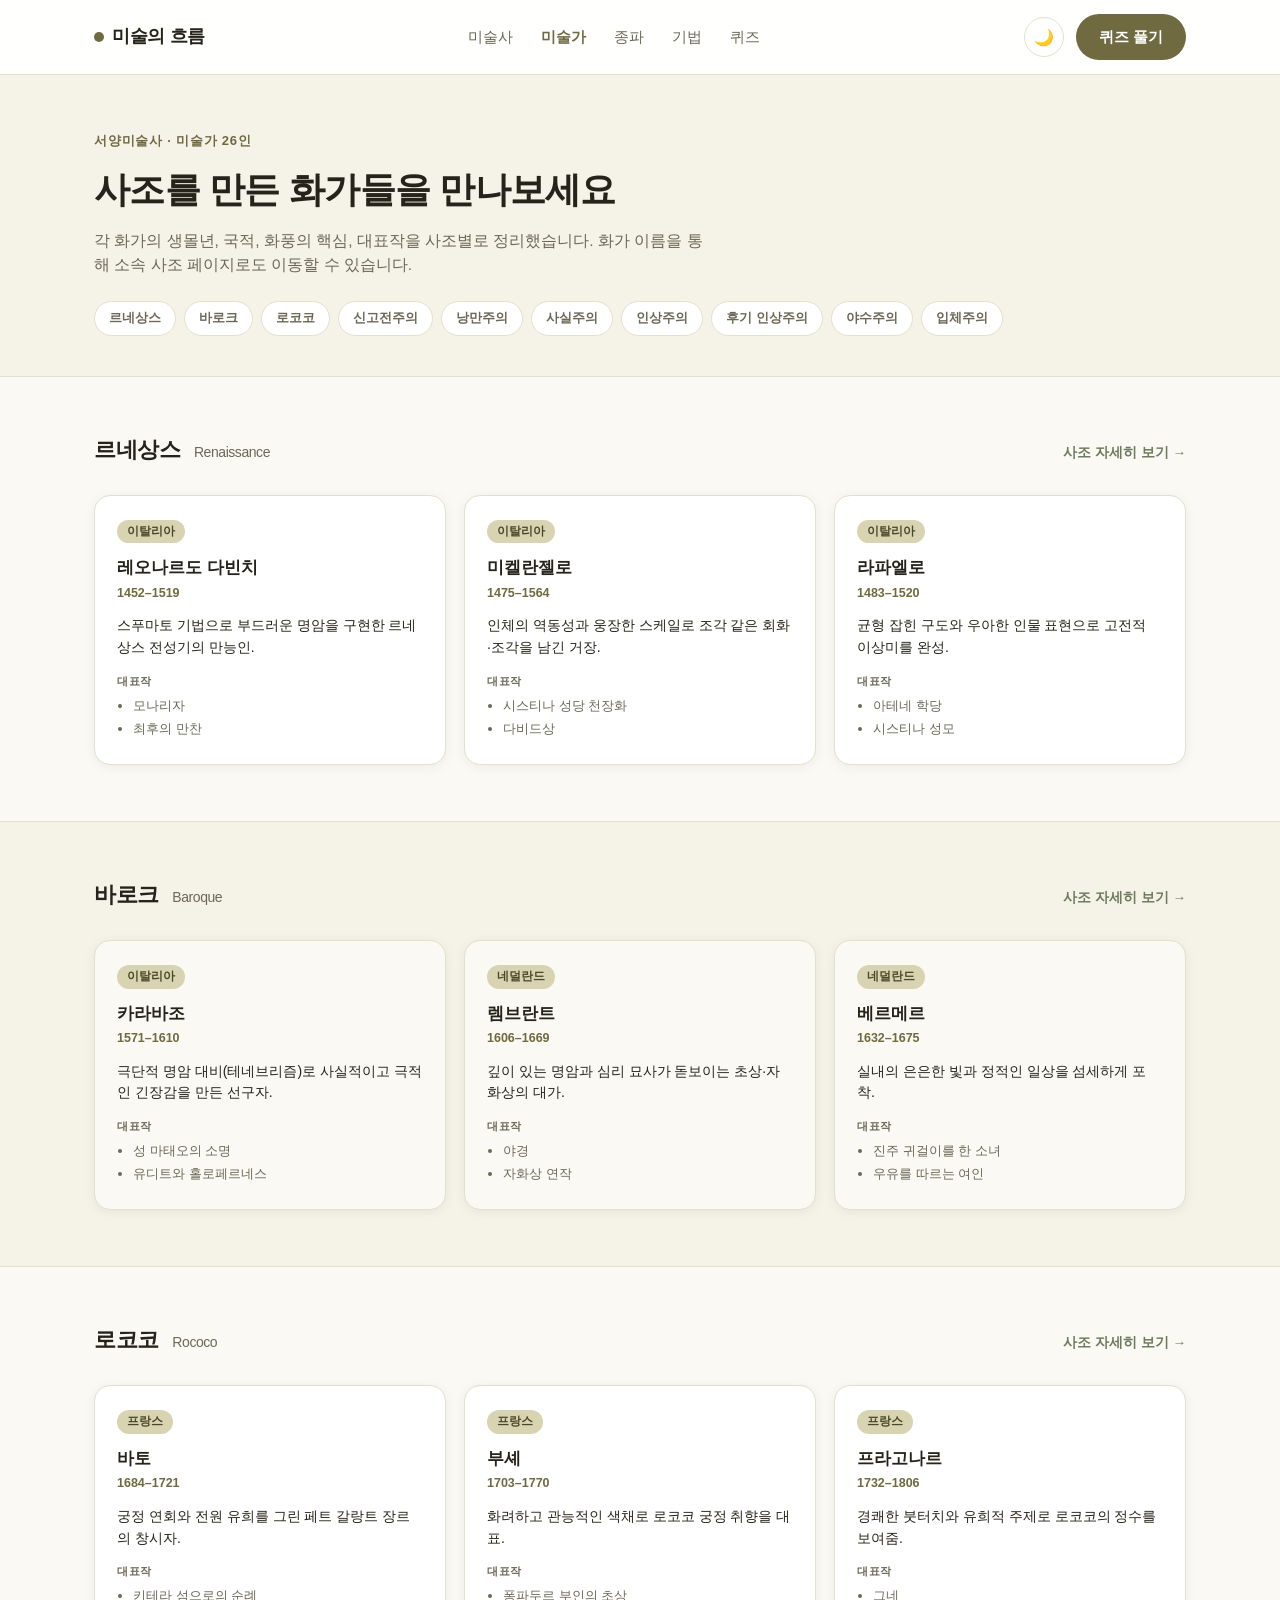
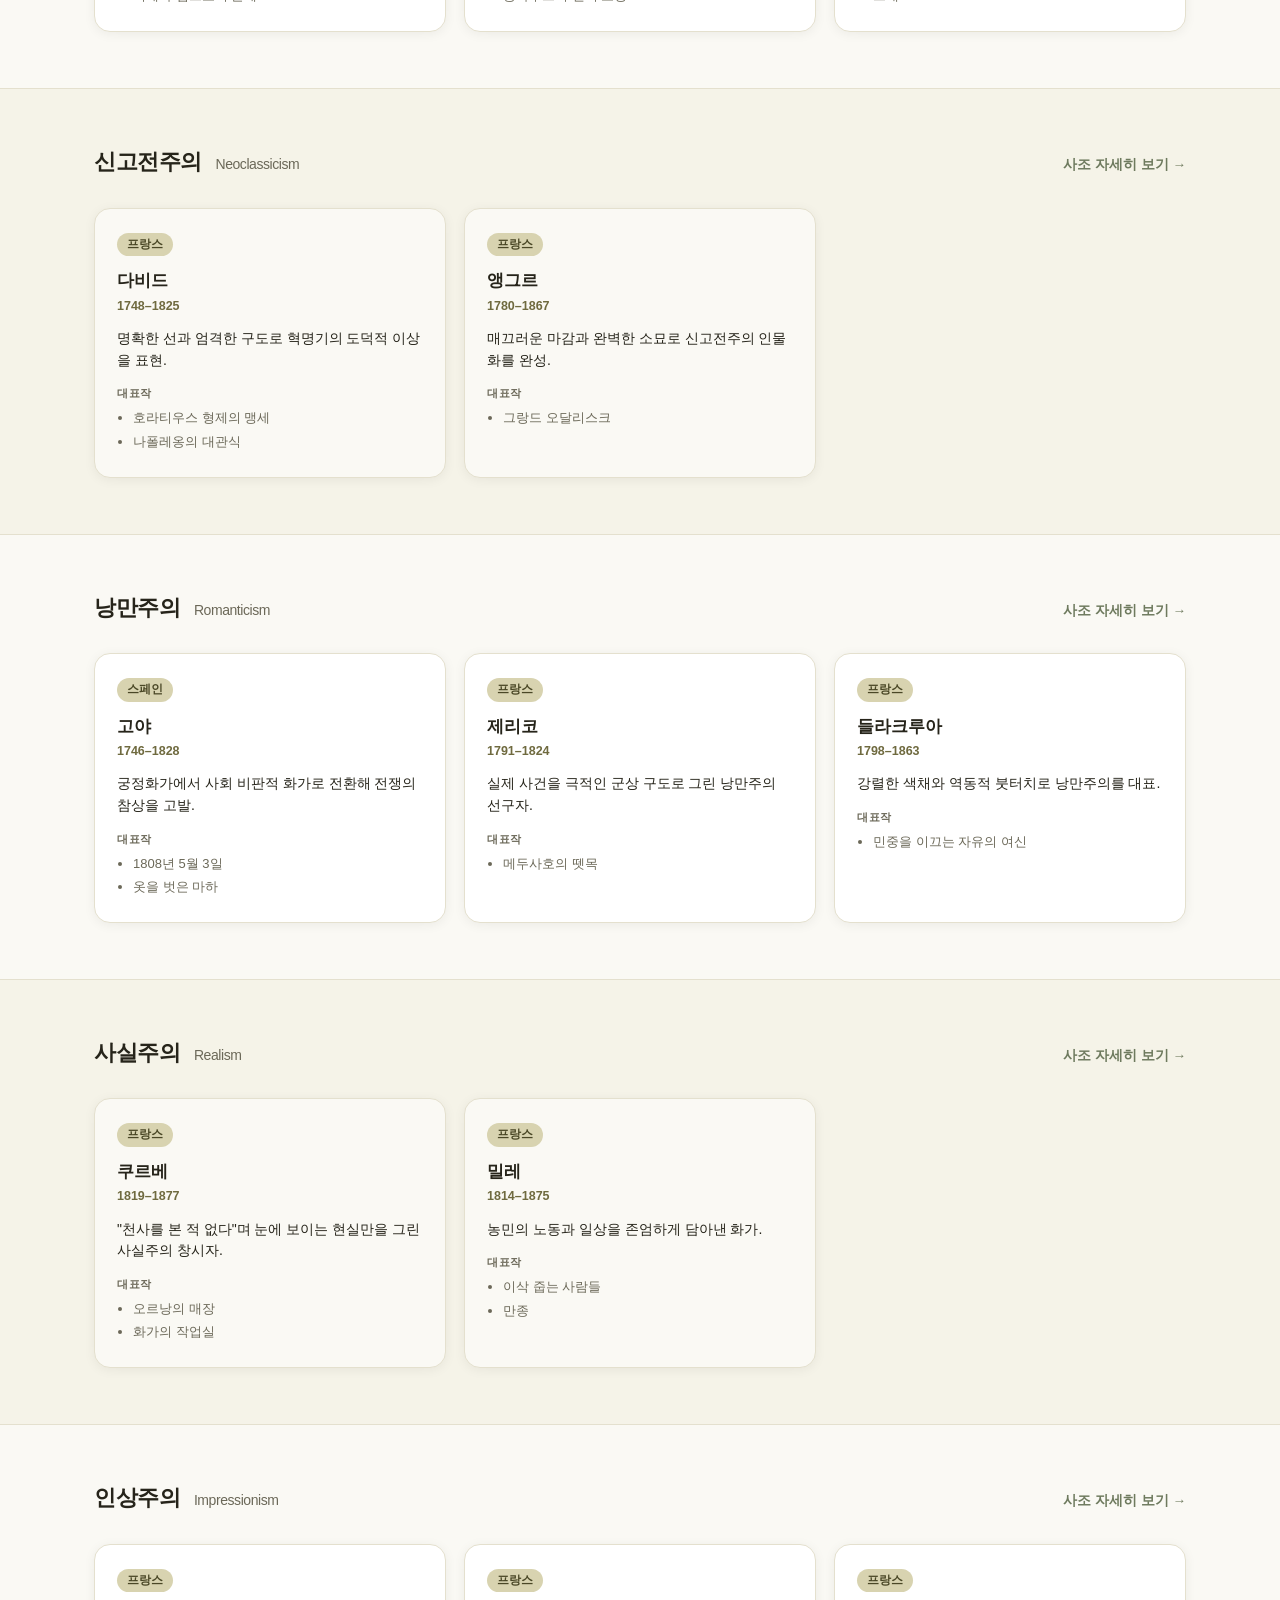
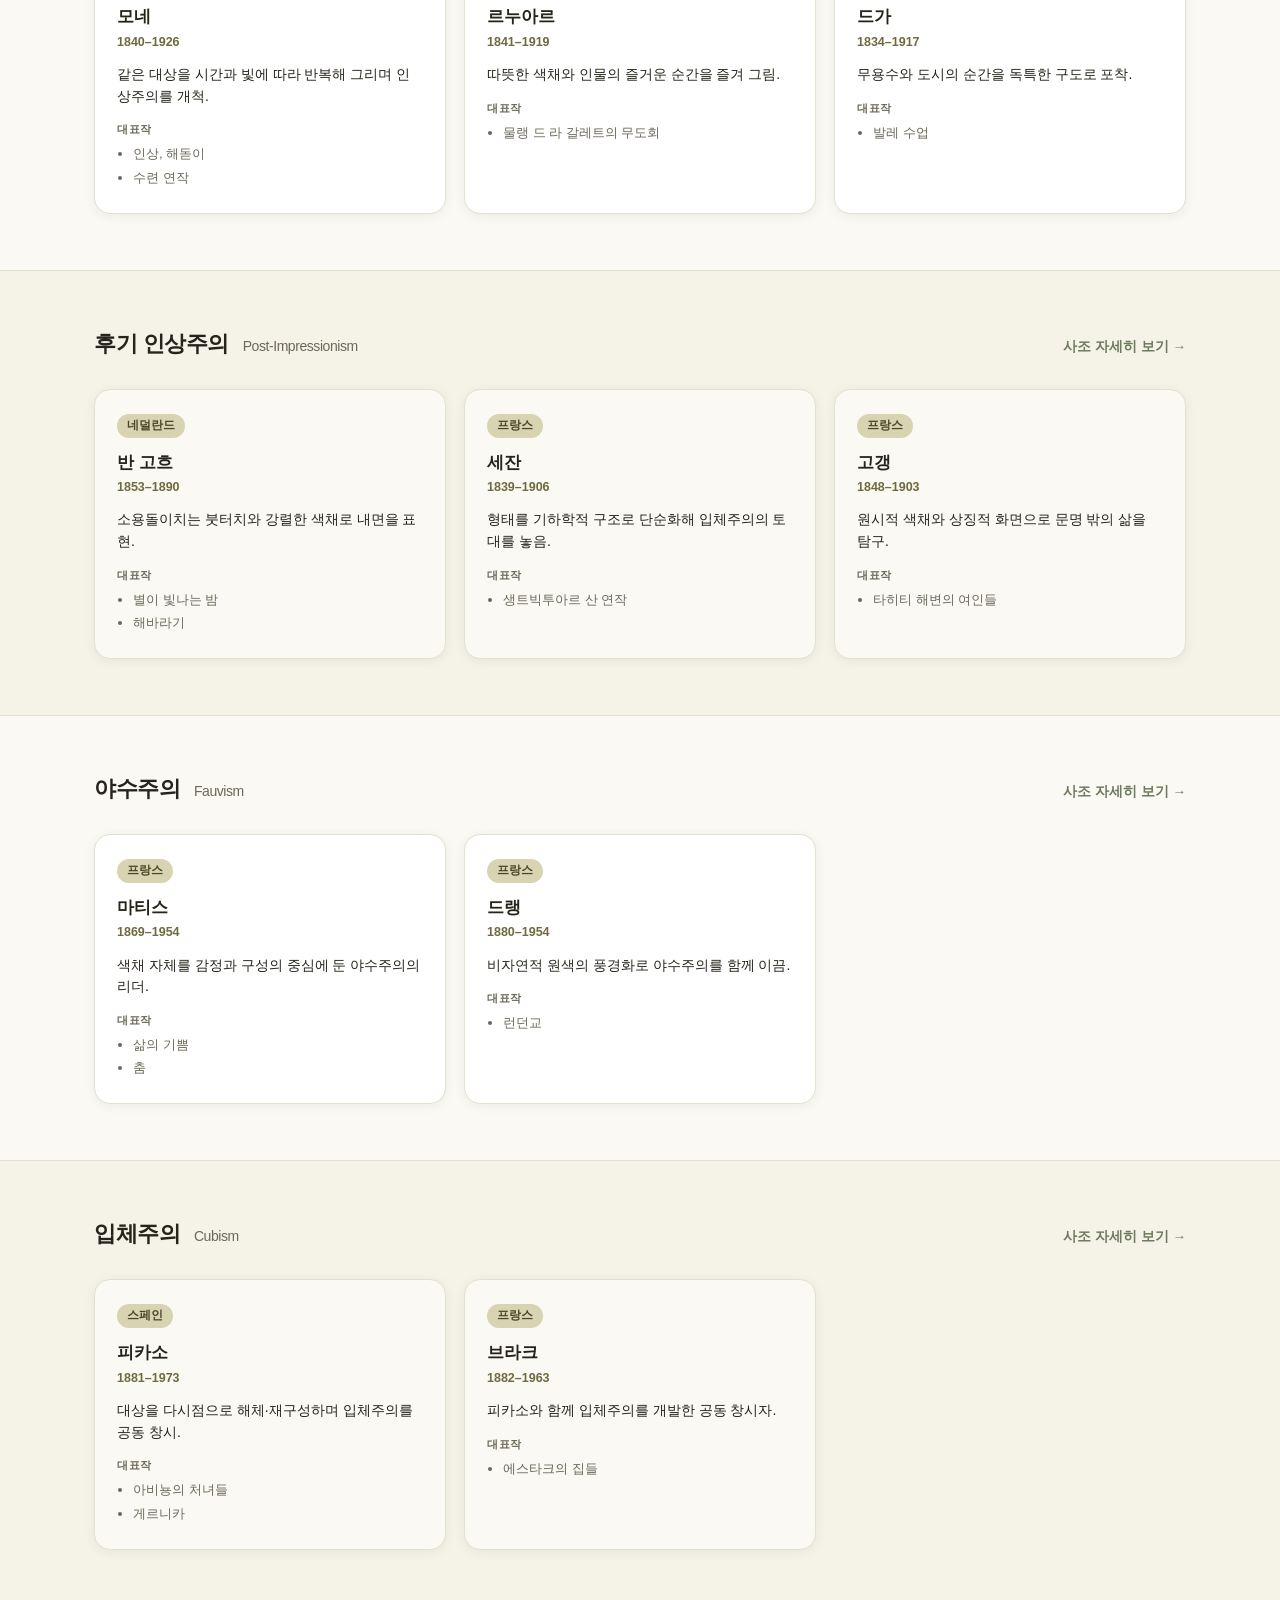
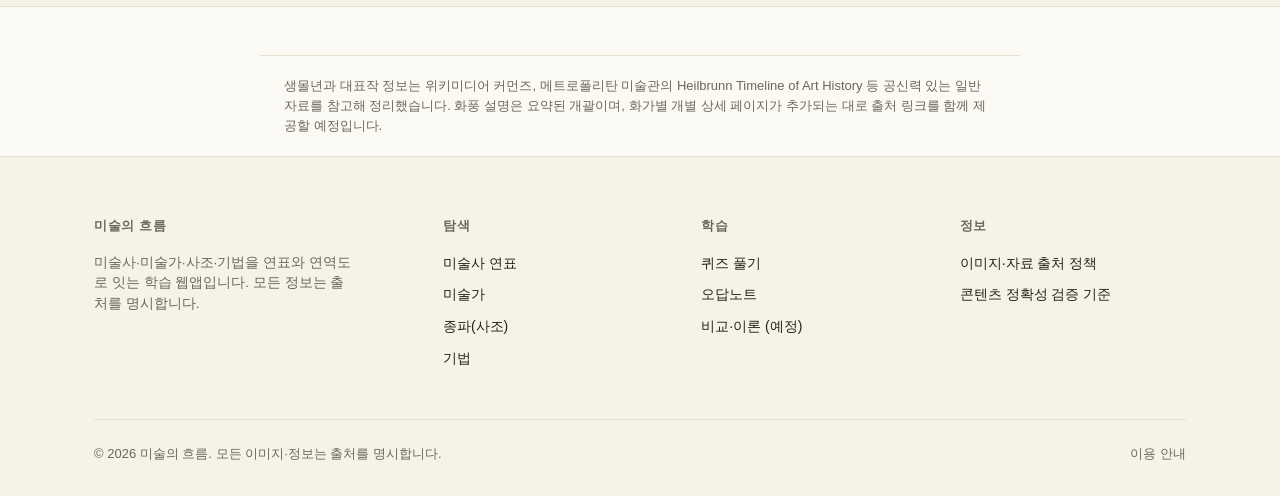
==== commit 5eec8523: "Revert "Refresh design per design_11.md v0.3: shift from SaaS template look to editorial catalog sty" ====
--- a/artists.html
+++ b/artists.html
@@ -17,7 +17,7 @@
     font-weight: 600;
     color: var(--muted);
     padding: 6px 14px;
-    border-radius: 4px;
+    border-radius: 999px;
     border: 1px solid var(--border);
     background: var(--surface);
   }
@@ -34,7 +34,7 @@
     gap: 10px;
     margin-bottom: 28px;
   }
-  .artist-section-head h2 { font-family: var(--font-serif); font-size: 22px; font-weight: 700; margin: 0; letter-spacing: -0.01em; }
+  .artist-section-head h2 { font-size: 22px; font-weight: 800; margin: 0; letter-spacing: -0.02em; }
   .artist-section-head h2 .orig { font-size: 14px; font-weight: 500; color: var(--muted); margin-left: 8px; }
   .artist-section-head .movement-link { font-size: 13.5px; font-weight: 600; color: var(--link-accent); white-space: nowrap; }
   .artist-section-head .movement-link:hover { text-decoration: underline; }
@@ -65,7 +65,7 @@
     color: var(--badge-text);
     background: var(--badge-bg);
     padding: 3px 10px;
-    border-radius: 3px;
+    border-radius: 999px;
     margin-bottom: 12px;
   }
   .artist-card h3 { font-size: 17px; margin: 0 0 2px; font-weight: 700; }
--- a/assets/styles.css
+++ b/assets/styles.css
@@ -1,5 +1,3 @@
-@import url('https://fonts.googleapis.com/css2?family=Noto+Serif+KR:wght@600;700;800&display=swap');
-
 :root {
   --bg: #FAF9F4;
   --surface: #FFFFFF;
@@ -16,7 +14,6 @@
   --link-accent: #6E7A5E;
   --shadow: 0 2px 12px rgba(0,0,0,0.06);
   --on-brand: #FFFFFF;
-  --font-serif: 'Noto Serif KR', 'Noto Serif', Georgia, 'Times New Roman', serif;
 }
 
 @media (prefers-color-scheme: dark) {
@@ -186,100 +183,73 @@
 /* ---------- Hero ---------- */
 .hero {
   background:
-    radial-gradient(circle at 20% -10%, color-mix(in srgb, var(--brand) 14%, transparent), transparent 60%),
+    radial-gradient(circle at 20% -10%, color-mix(in srgb, var(--brand) 18%, transparent), transparent 60%),
     var(--surface-alt);
   border-bottom: 1px solid var(--border);
-  padding: 88px 24px 80px;
-}
-
-.hero-split {
-  max-width: 1140px;
-  margin: 0 auto;
-  display: grid;
-  grid-template-columns: 1.15fr 0.85fr;
-  gap: 56px;
-  align-items: center;
-}
-@media (max-width: 860px) {
-  .hero-split { grid-template-columns: 1fr; text-align: center; gap: 48px; }
+  padding: 96px 24px 72px;
+  text-align: center;
 }
 
 .badge-chip {
-  display: inline-block;
-  padding-bottom: 8px;
-  border-bottom: 2px solid var(--brand);
-  color: var(--brand-strong);
-  font-size: 12.5px;
-  font-weight: 700;
-  letter-spacing: .08em;
-  text-transform: uppercase;
-  margin-bottom: 26px;
-}
+  display: inline-flex;
+  align-items: center;
+  gap: 8px;
+  padding: 7px 16px;
+  border-radius: 999px;
+  background: var(--badge-bg);
+  color: var(--badge-text);
+  font-size: 13px;
+  font-weight: 600;
+  margin-bottom: 24px;
+}
+.badge-chip .pulse { width: 6px; height: 6px; border-radius: 50%; background: var(--brand-strong); }
 
 .hero h1 {
-  font-family: var(--font-serif);
-  font-size: clamp(30px, 4.2vw, 46px);
-  font-weight: 700;
-  letter-spacing: -0.01em;
-  line-height: 1.32;
-  margin: 0 0 20px;
+  font-size: clamp(30px, 5vw, 48px);
+  font-weight: 800;
+  letter-spacing: -0.02em;
+  line-height: 1.3;
+  margin: 0 auto 20px;
+  max-width: 720px;
   text-wrap: balance;
 }
 .hero h1 .accent { color: var(--brand-strong); }
 
 .hero p.sub {
-  max-width: 460px;
-  margin: 0 0 32px;
+  max-width: 560px;
+  margin: 0 auto 36px;
   color: var(--muted);
-  font-size: 16px;
-}
-@media (max-width: 860px) { .hero p.sub { margin-left: auto; margin-right: auto; } }
+  font-size: 16.5px;
+}
 
 .hero-cta {
   display: flex;
-  align-items: center;
-  gap: 22px;
-  margin-bottom: 30px;
+  justify-content: center;
+  gap: 12px;
+  margin-bottom: 56px;
   flex-wrap: wrap;
 }
-@media (max-width: 860px) { .hero-cta { justify-content: center; } }
 .hero-cta .btn { padding: 13px 28px; font-size: 15px; }
 
-.hero-meta { font-size: 13.5px; color: var(--muted); margin: 0; }
-.hero-meta strong { color: var(--brand-strong); font-weight: 700; }
-
-.link-cta {
+.stats-row {
   display: inline-flex;
   align-items: center;
-  gap: 6px;
-  font-size: 14.5px;
-  font-weight: 700;
-  color: var(--link-accent);
-}
-.link-cta:hover { text-decoration: underline; }
-
-/* ---------- Hero visual (decorative plate stack) ---------- */
-.hero-visual { position: relative; height: 340px; }
-@media (max-width: 860px) { .hero-visual { height: 300px; margin: 0 auto; max-width: 320px; } }
-
-.hero-plate {
-  position: absolute;
-  width: 190px;
-  background: var(--surface);
-  border: 1px solid var(--border);
-  border-radius: 6px;
+  gap: 0;
+  background: var(--surface);
+  border: 1px solid var(--border);
+  border-radius: 20px;
+  padding: 20px 0;
   box-shadow: var(--shadow);
-  padding: 10px 10px 14px;
-}
-.hero-plate-swatch { height: 128px; border-radius: 3px; margin-bottom: 10px; }
-.hero-plate-cap { font-size: 12px; font-weight: 700; color: var(--ink); }
-.hero-plate-cap span { display: block; font-weight: 500; color: var(--muted); font-size: 11px; margin-top: 2px; }
-
-.hero-plate-1 { top: 0; left: 44px; transform: rotate(-4deg); z-index: 3; }
-.hero-plate-2 { top: 66px; left: 200px; transform: rotate(3deg); z-index: 2; }
-.hero-plate-3 { top: 148px; left: 64px; transform: rotate(-8deg); z-index: 1; opacity: .85; }
-@media (max-width: 480px) {
-  .hero-visual { transform: scale(.82); }
+}
+.stat { padding: 0 36px; text-align: center; }
+.stat + .stat { border-left: 1px solid var(--border); }
+.stat .num { font-size: 28px; font-weight: 800; color: var(--brand-strong); display: block; font-variant-numeric: tabular-nums; }
+.stat .label { font-size: 13px; color: var(--muted); margin-top: 4px; }
+
+@media (max-width: 560px) {
+  .stats-row { flex-direction: column; border-radius: 16px; padding: 8px 0; }
+  .stat { padding: 12px 28px; width: 100%; }
+  .stat + .stat { border-left: none; border-top: 1px solid var(--border); }
 }
 
 /* ---------- Page header (utility pages) ---------- */
@@ -293,10 +263,9 @@
   text-transform: uppercase; letter-spacing: .06em; margin-bottom: 10px;
 }
 .page-header h1 {
-  font-family: var(--font-serif);
   font-size: clamp(26px, 3.6vw, 36px);
-  font-weight: 700;
-  letter-spacing: -0.01em;
+  font-weight: 800;
+  letter-spacing: -0.02em;
   margin: 0 0 12px;
   text-wrap: balance;
 }
@@ -309,7 +278,7 @@
   font-size: 13px; font-weight: 700; color: var(--brand-strong);
   text-transform: uppercase; letter-spacing: .06em; margin-bottom: 10px;
 }
-.section-head h2 { font-family: var(--font-serif); font-size: 30px; font-weight: 700; letter-spacing: -0.01em; margin: 0 0 10px; text-wrap: balance; }
+.section-head h2 { font-size: 30px; font-weight: 800; letter-spacing: -0.02em; margin: 0 0 10px; text-wrap: balance; }
 .section-head p { color: var(--muted); font-size: 15.5px; margin: 0; }
 
 .grid-3 {
@@ -352,54 +321,24 @@
 
 .tag {
   display: inline-block;
-  font-size: 11px;
+  font-size: 11.5px;
   font-weight: 700;
-  letter-spacing: .05em;
-  text-transform: uppercase;
-  color: var(--brand-strong);
-  padding-left: 10px;
-  border-left: 2px solid var(--brand);
+  padding: 4px 10px;
+  border-radius: 999px;
+  background: var(--badge-bg);
+  color: var(--badge-text);
   margin-bottom: 14px;
 }
 
-/* ---------- Feature split (asymmetric) ---------- */
-.feature-split {
-  display: grid;
-  grid-template-columns: 1.3fr 1fr;
-  gap: 20px;
-}
-@media (max-width: 860px) { .feature-split { grid-template-columns: 1fr; } }
-
-.feature-card {
-  display: block;
-  background: var(--surface);
-  border: 1px solid var(--border);
-  border-radius: 4px;
-  padding: 32px;
-  transition: border-color .15s ease;
-}
-.feature-card:hover { border-color: var(--brand); }
-.feature-card-lg {
-  display: flex;
-  flex-direction: column;
-  justify-content: flex-end;
-  min-height: 320px;
-  background: linear-gradient(160deg, var(--surface-alt), var(--surface));
-}
-.feature-stack { display: flex; flex-direction: column; gap: 20px; }
-.feature-eyebrow { font-size: 11.5px; font-weight: 700; letter-spacing: .06em; text-transform: uppercase; color: var(--muted); margin-bottom: 10px; }
-.feature-card h3 { font-family: var(--font-serif); font-size: 19px; margin: 0 0 10px; font-weight: 700; }
-.feature-card p { color: var(--muted); font-size: 14.5px; margin: 0 0 16px; }
-.feature-card .card-link { font-size: 13.5px; font-weight: 600; color: var(--link-accent); }
-
 .section-alt { background: var(--surface-alt); }
 
-/* ---------- Preview cards ---------- */
+/* ---------- Preview cards (NEW) ---------- */
 .preview-card {
   background: var(--surface);
   border: 1px solid var(--border);
-  border-radius: 4px;
+  border-radius: 18px;
   overflow: hidden;
+  box-shadow: var(--shadow);
   transition: transform .15s ease;
 }
 .preview-card:hover { transform: translateY(-3px); }
@@ -408,16 +347,22 @@
   background: linear-gradient(135deg, var(--brand) 0%, var(--brand-strong) 100%);
   position: relative;
 }
+.preview-thumb .new-badge {
+  position: absolute; top: 12px; left: 12px;
+  background: var(--surface); color: var(--brand-strong);
+  font-size: 11px; font-weight: 800; padding: 4px 10px; border-radius: 999px;
+}
 .preview-body { padding: 20px; }
-.preview-body h3 { font-family: var(--font-serif); font-size: 16px; margin: 0 0 8px; }
+.preview-body h3 { font-size: 16px; margin: 0 0 8px; }
 .preview-body p { font-size: 13.5px; color: var(--muted); margin: 0; }
 
 /* ---------- Promo box ---------- */
 .promo-box {
   background: var(--surface);
   border: 1px solid var(--border);
-  border-radius: 8px;
+  border-radius: 24px;
   padding: 40px;
+  box-shadow: var(--shadow);
 }
 .promo-box .promo-top {
   display: flex; justify-content: space-between; align-items: flex-start; gap: 24px;
@@ -441,7 +386,7 @@
   scroll-snap-align: start;
   background: var(--surface-alt);
   border: 1px solid var(--border);
-  border-radius: 6px;
+  border-radius: 14px;
   padding: 18px;
 }
 .timeline-item .era { font-size: 12px; color: var(--muted); font-weight: 600; margin-bottom: 6px; }
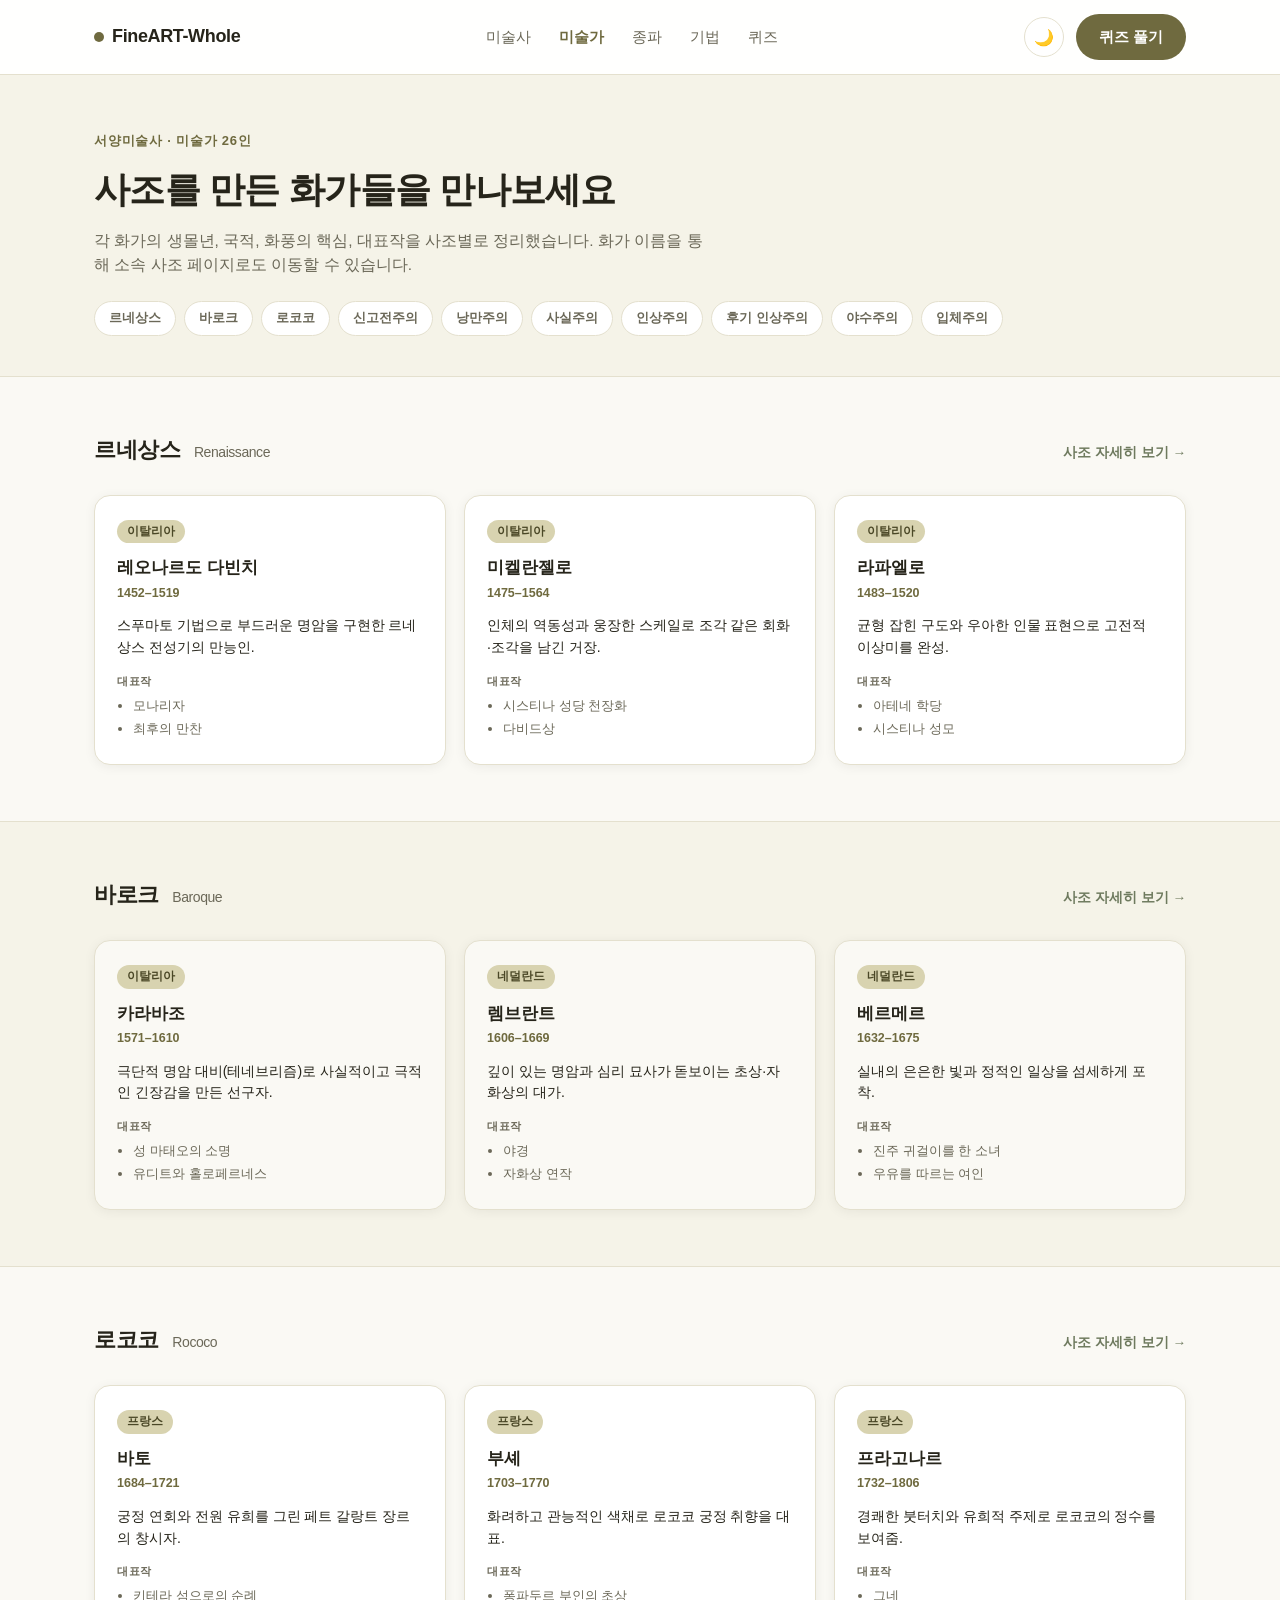
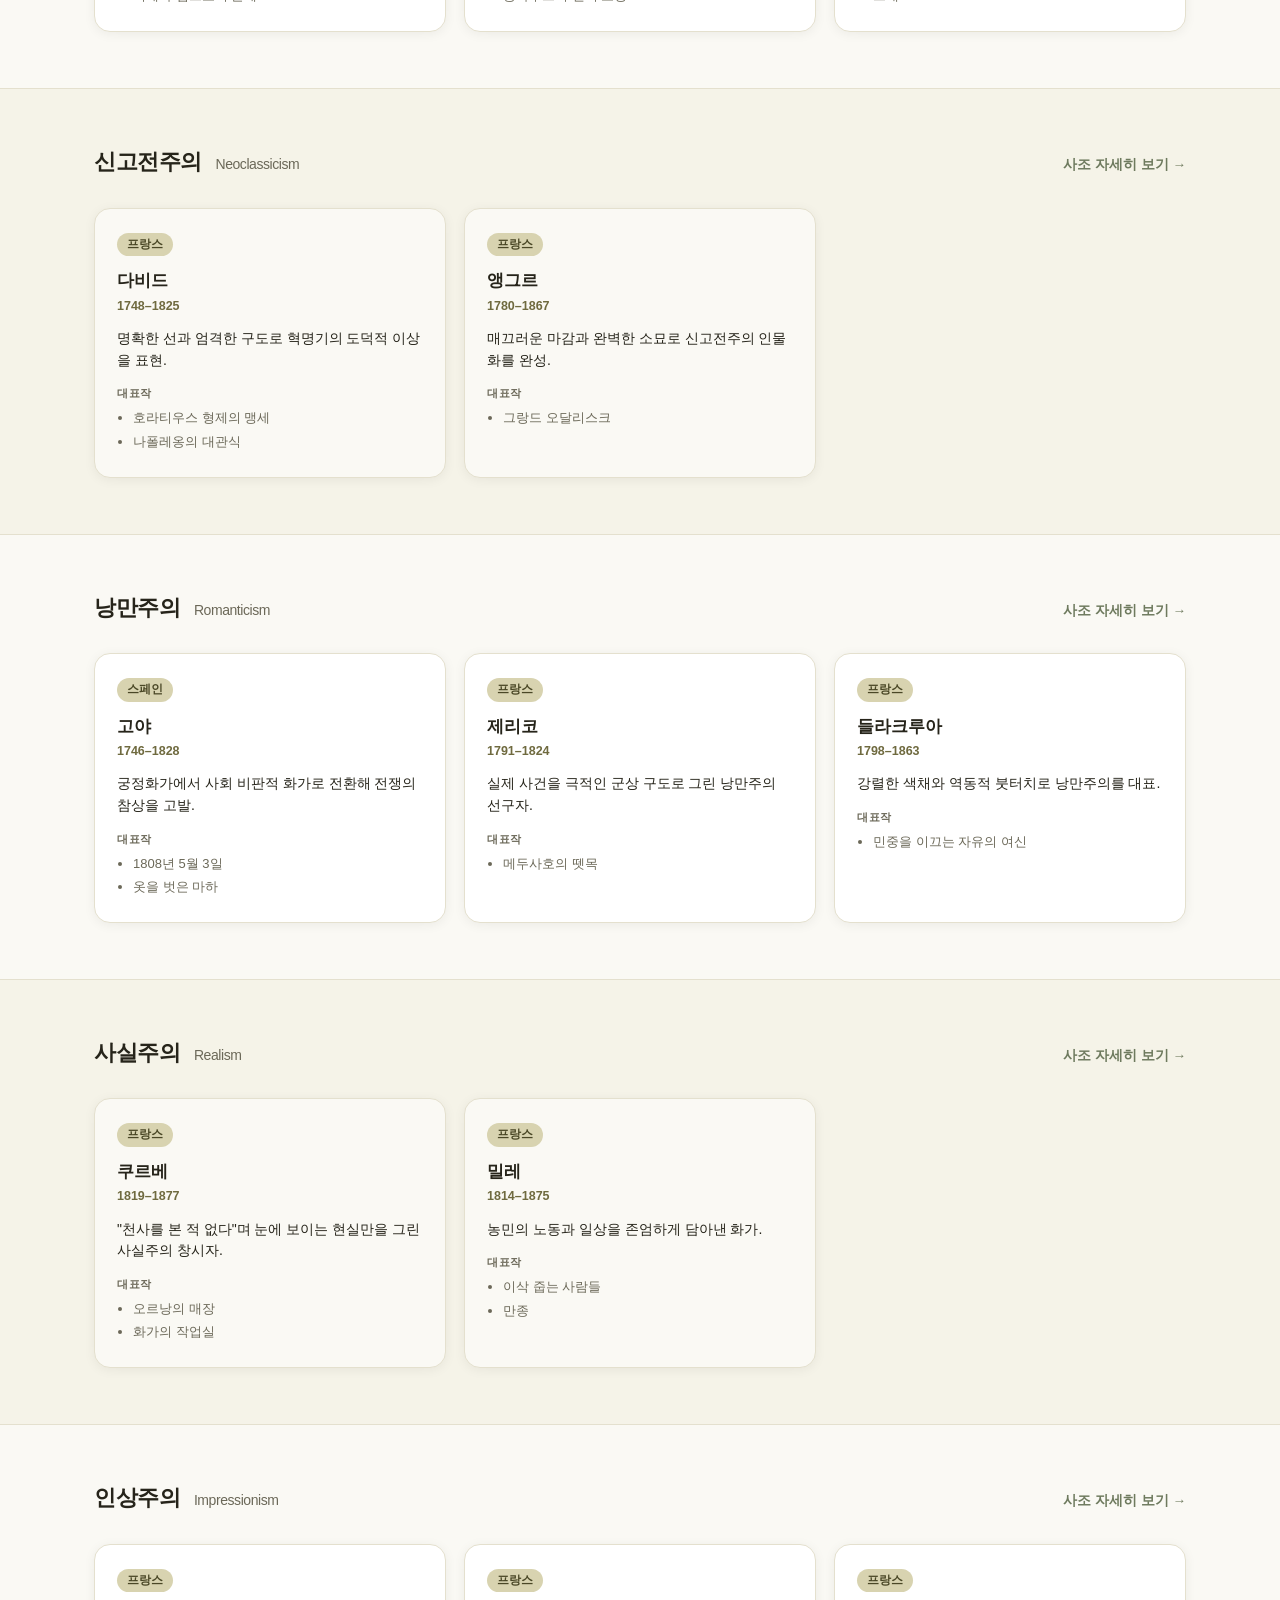
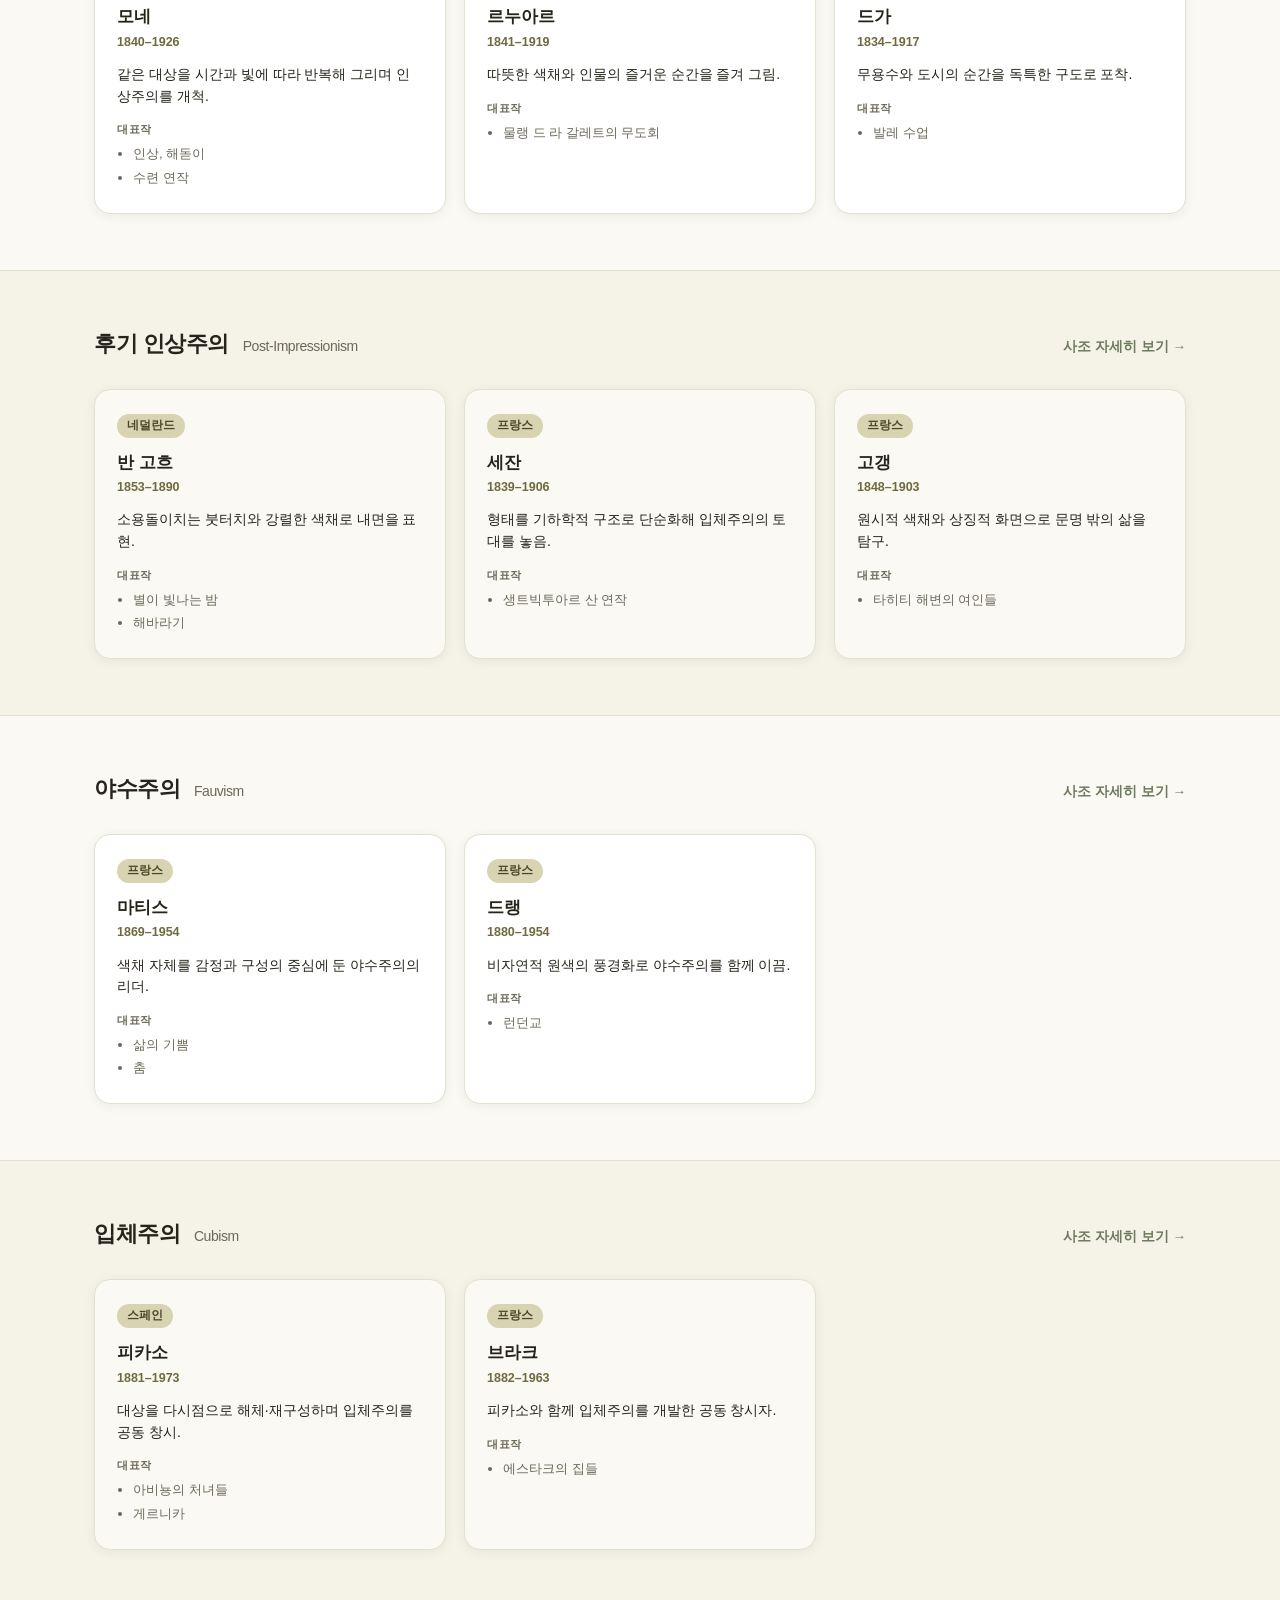
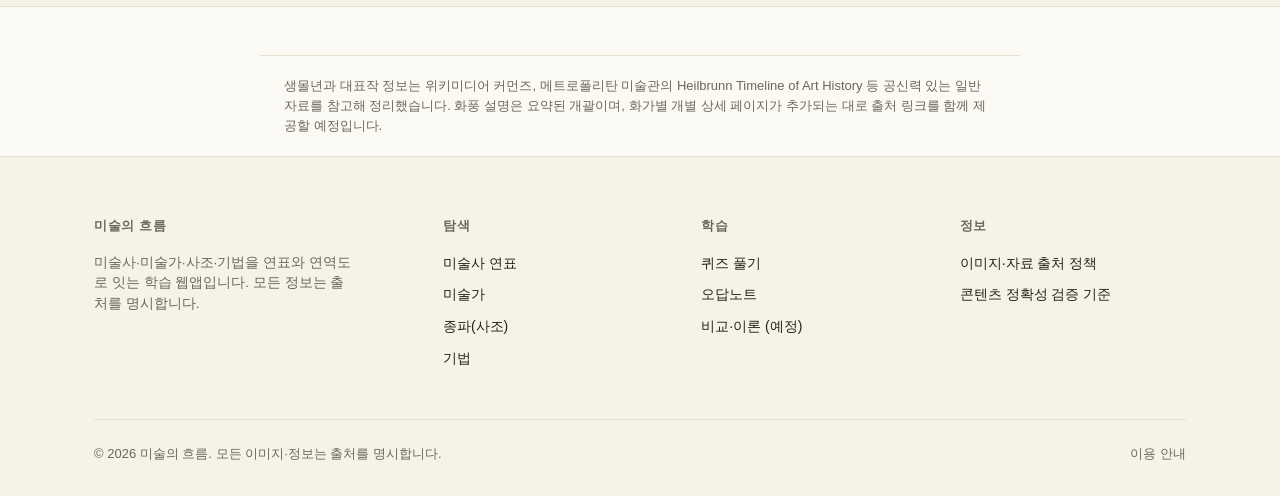
==== commit 2652d095: "Rename nav logo wordmark from 미술의 흐름 to FineART-Whole Co-Authored-By: Claude Sonnet 5 <noreply@anthr" ====
--- a/artists.html
+++ b/artists.html
@@ -89,7 +89,7 @@
 
 <header class="nav">
   <div class="nav-inner">
-    <a class="logo" href="index.html"><span class="dot"></span>미술의 흐름</a>
+    <a class="logo" href="index.html"><span class="dot"></span>FineART-Whole</a>
     <nav class="nav-links">
       <a href="timeline.html">미술사</a>
       <a href="artists.html" aria-current="page">미술가</a>
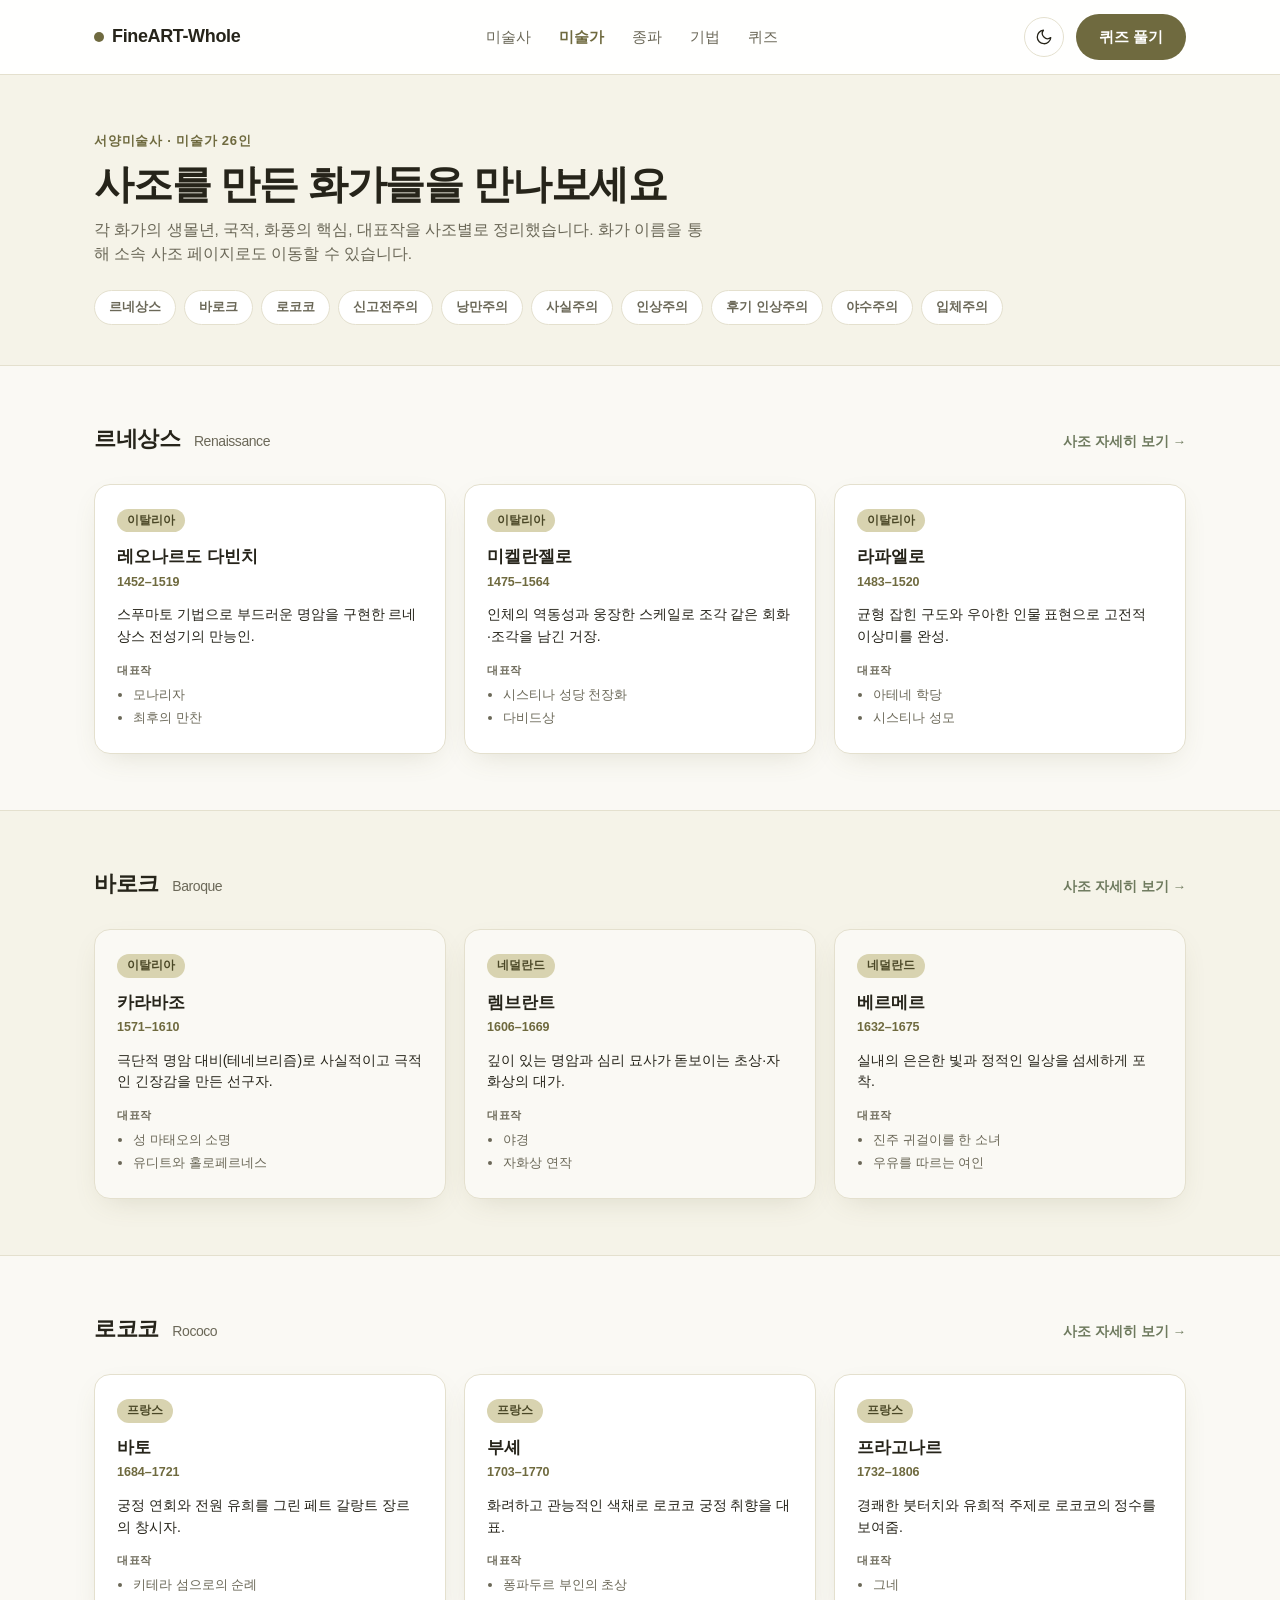
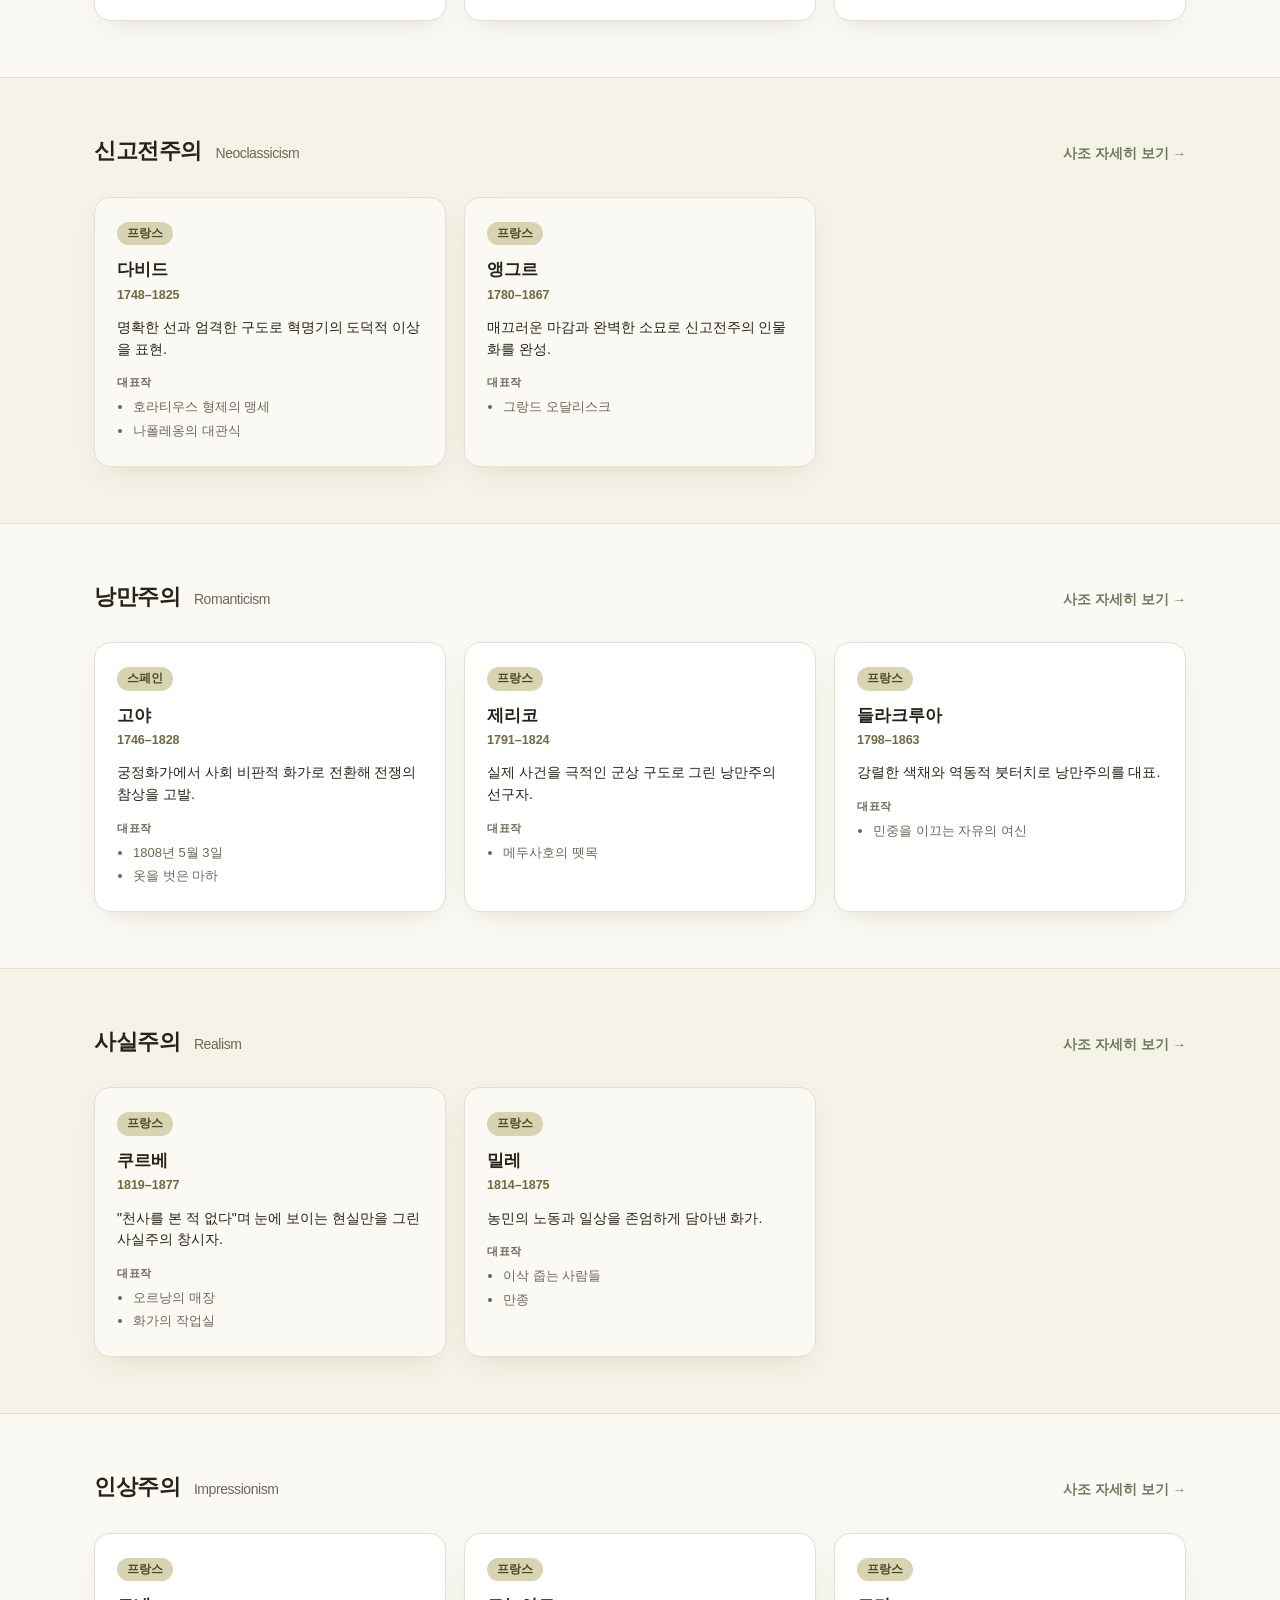
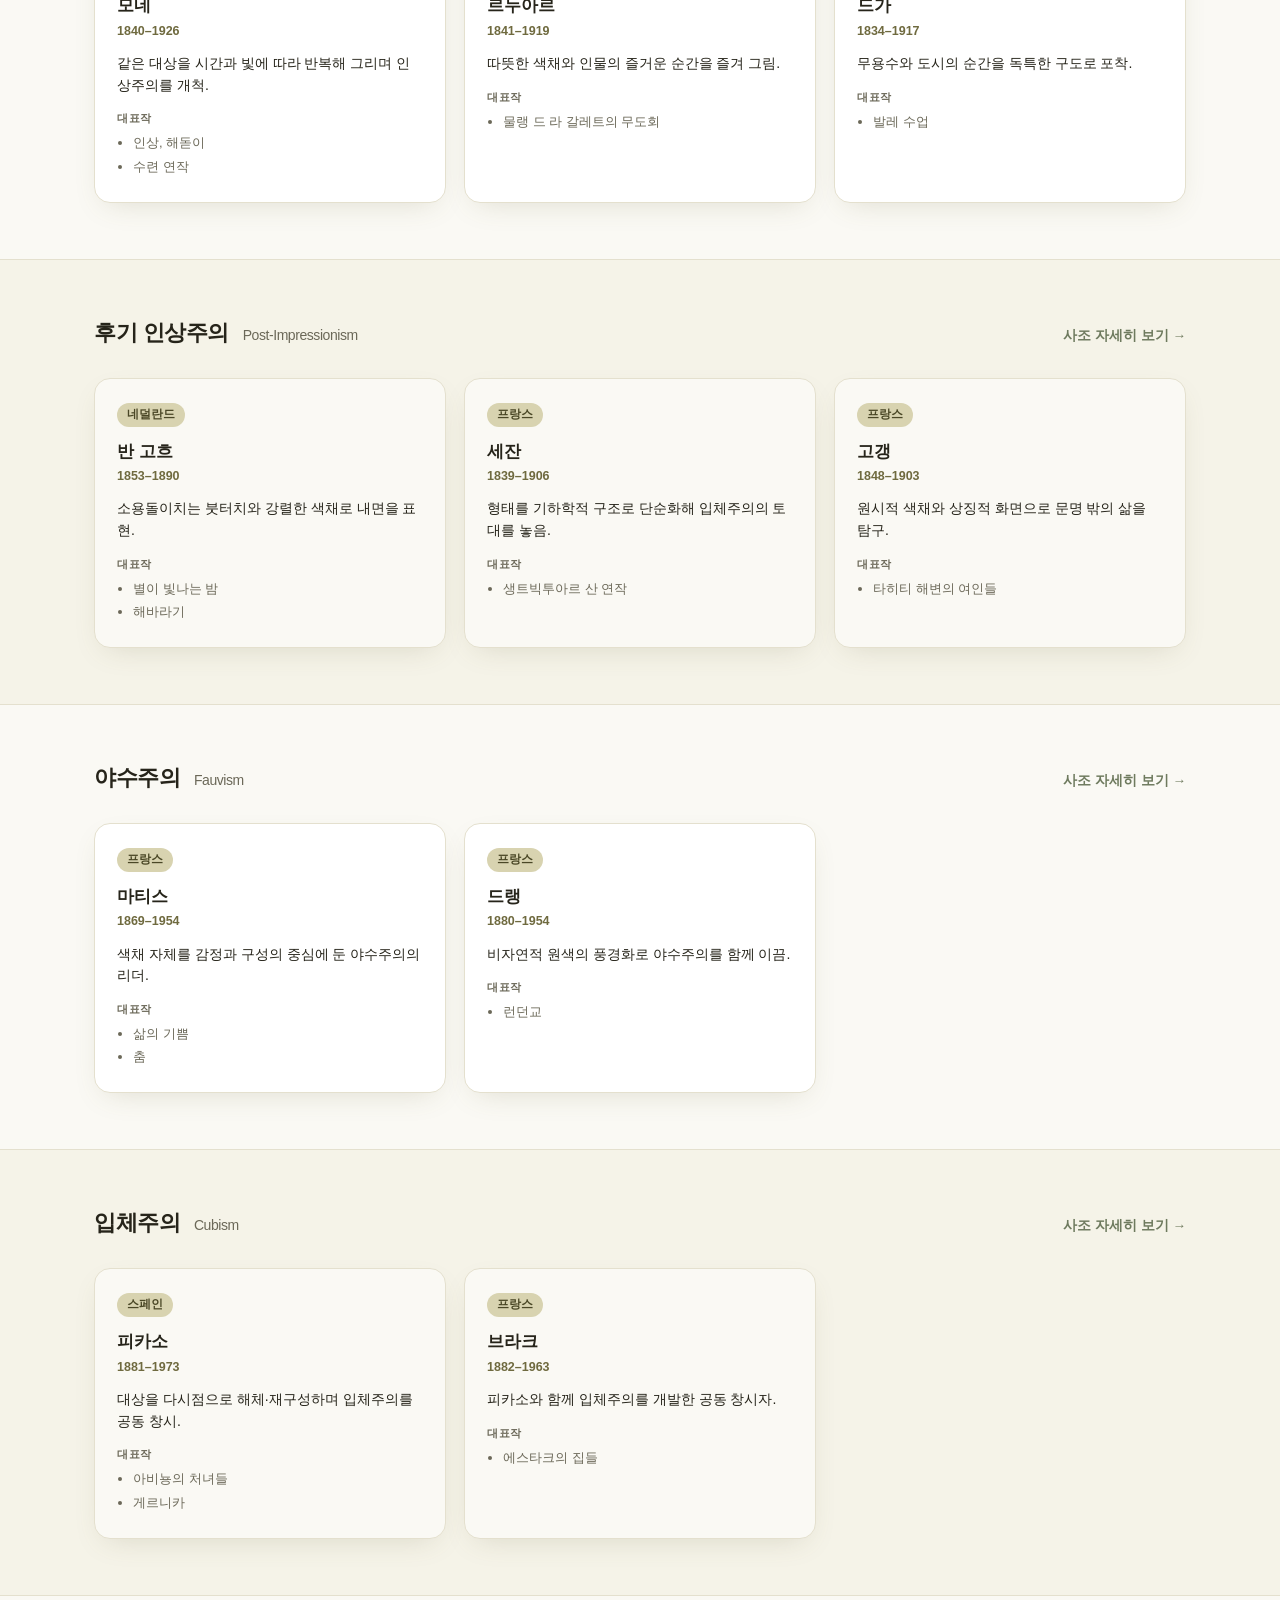
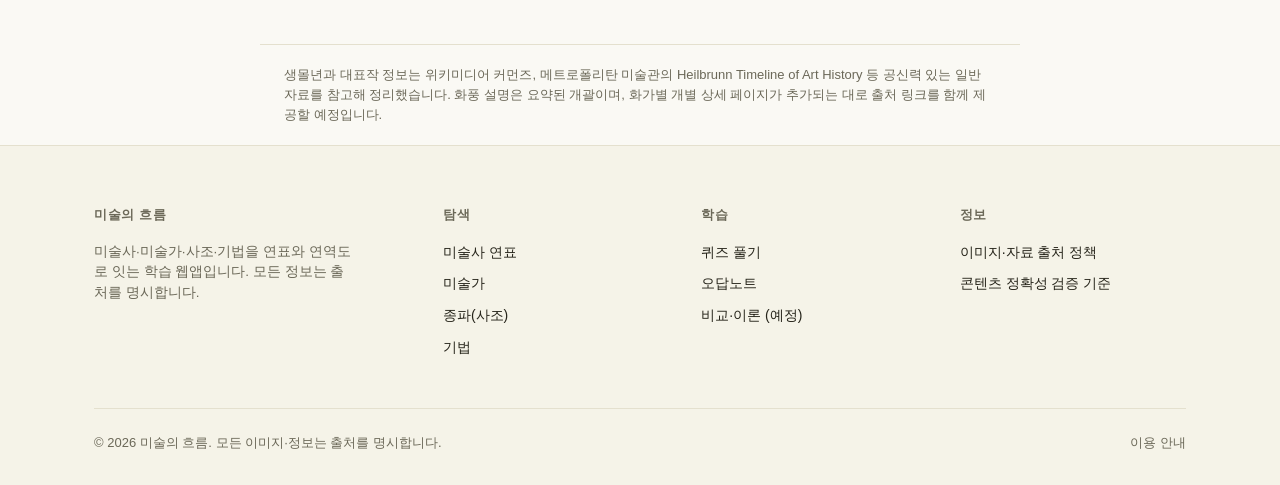
==== commit 8ca939e2: "Apply design-taste-frontend-v1 skill: kill emoji, anti-slop layout, motion polish Adapted the skill'" ====
--- a/artists.html
+++ b/artists.html
@@ -98,7 +98,11 @@
       <a href="quiz.html">퀴즈</a>
     </nav>
     <div class="nav-right">
-      <button class="theme-toggle" id="themeToggle" type="button" aria-label="테마 전환">🌙</button>
+      <button class="theme-toggle" id="themeToggle" type="button" aria-label="테마 전환">
+        <svg class="icon-sun" viewBox="0 0 24 24" fill="none" stroke="currentColor" stroke-width="1.75" stroke-linecap="round" stroke-linejoin="round"><circle cx="12" cy="12" r="4"/><path d="M12 2v2M12 20v2M4.93 4.93l1.41 1.41M17.66 17.66l1.41 1.41M2 12h2M20 12h2M4.93 19.07l1.41-1.41M17.66 6.34l1.41-1.41"/></svg>
+        <svg class="icon-moon" viewBox="0 0 24 24" fill="none" stroke="currentColor" stroke-width="1.75" stroke-linecap="round" stroke-linejoin="round"><path d="M21 12.79A9 9 0 1 1 11.21 3 7 7 0 0 0 21 12.79z"/></svg>
+      </button>
+
       <a class="btn btn-primary" href="quiz.html">퀴즈 풀기</a>
     </div>
   </div>
--- a/assets/styles.css
+++ b/assets/styles.css
@@ -12,8 +12,9 @@
   --success: #5C7A32;
   --error: #B5533B;
   --link-accent: #6E7A5E;
-  --shadow: 0 2px 12px rgba(0,0,0,0.06);
+  --shadow: 0 10px 30px -12px rgba(111,106,63,0.22);
   --on-brand: #FFFFFF;
+  --ease: cubic-bezier(0.16, 1, 0.3, 1);
 }
 
 @media (prefers-color-scheme: dark) {
@@ -31,7 +32,7 @@
     --success: #8FAE55;
     --error: #D97A63;
     --link-accent: #9AA688;
-    --shadow: 0 2px 12px rgba(0,0,0,0.3);
+    --shadow: 0 10px 30px -12px rgba(0,0,0,0.45);
     --on-brand: #201F16;
   }
 }
@@ -50,7 +51,7 @@
   --success: #8FAE55;
   --error: #D97A63;
   --link-accent: #9AA688;
-  --shadow: 0 2px 12px rgba(0,0,0,0.3);
+  --shadow: 0 10px 30px -12px rgba(0,0,0,0.45);
   --on-brand: #201F16;
 }
 
@@ -68,6 +69,18 @@
 
 a { color: inherit; text-decoration: none; }
 img { max-width: 100%; display: block; }
+
+@keyframes riseIn {
+  from { opacity: 0; transform: translateY(14px); }
+  to { opacity: 1; transform: translateY(0); }
+}
+.rise-in {
+  animation: riseIn .6s var(--ease) both;
+  animation-delay: calc(var(--i, 0) * 90ms);
+}
+@media (prefers-reduced-motion: reduce) {
+  .rise-in { animation: none; }
+}
 
 .wrap {
   max-width: 1140px;
@@ -143,11 +156,22 @@
   align-items: center;
   justify-content: center;
   cursor: pointer;
-  font-size: 16px;
   color: var(--ink);
+  transition: border-color .2s var(--ease), transform .15s var(--ease);
 }
 
 .theme-toggle:hover { border-color: var(--brand); }
+.theme-toggle:active { transform: scale(.92); }
+
+.theme-toggle svg { width: 18px; height: 18px; }
+.theme-toggle .icon-sun { display: none; }
+.theme-toggle .icon-moon { display: block; }
+@media (prefers-color-scheme: dark) {
+  html:not([data-theme="light"]) .theme-toggle .icon-sun { display: block; }
+  html:not([data-theme="light"]) .theme-toggle .icon-moon { display: none; }
+}
+html[data-theme="dark"] .theme-toggle .icon-sun { display: block; }
+html[data-theme="dark"] .theme-toggle .icon-moon { display: none; }
 
 .btn {
   display: inline-flex;
@@ -161,9 +185,10 @@
   border: 1px solid transparent;
   cursor: pointer;
   white-space: nowrap;
-  transition: transform .12s ease, opacity .12s ease;
+  transition: transform .18s var(--ease), opacity .18s var(--ease), border-color .18s var(--ease);
 }
 .btn:hover { transform: translateY(-1px); }
+.btn:active { transform: scale(.97); }
 
 .btn-primary {
   background: var(--brand-strong);
@@ -182,13 +207,25 @@
 
 /* ---------- Hero ---------- */
 .hero {
-  background:
-    radial-gradient(circle at 20% -10%, color-mix(in srgb, var(--brand) 18%, transparent), transparent 60%),
-    var(--surface-alt);
+  background: var(--surface-alt);
   border-bottom: 1px solid var(--border);
-  padding: 96px 24px 72px;
-  text-align: center;
-}
+  padding: 88px 24px 0;
+  overflow: hidden;
+}
+
+.hero-split {
+  max-width: 1140px;
+  margin: 0 auto;
+  display: grid;
+  grid-template-columns: 1.1fr 0.9fr;
+  gap: 40px;
+  align-items: end;
+}
+@media (max-width: 900px) {
+  .hero-split { grid-template-columns: 1fr; text-align: center; }
+}
+
+.hero-copy { padding-bottom: 72px; }
 
 .badge-chip {
   display: inline-flex;
@@ -205,52 +242,70 @@
 .badge-chip .pulse { width: 6px; height: 6px; border-radius: 50%; background: var(--brand-strong); }
 
 .hero h1 {
-  font-size: clamp(30px, 5vw, 48px);
+  font-size: clamp(34px, 5vw, 56px);
   font-weight: 800;
-  letter-spacing: -0.02em;
-  line-height: 1.3;
-  margin: 0 auto 20px;
-  max-width: 720px;
+  letter-spacing: -0.03em;
+  line-height: 1.05;
+  margin: 0 0 20px;
   text-wrap: balance;
 }
+@media (max-width: 900px) { .hero h1 { margin: 0 auto 20px; } }
 .hero h1 .accent { color: var(--brand-strong); }
 
 .hero p.sub {
-  max-width: 560px;
-  margin: 0 auto 36px;
+  max-width: 460px;
+  margin: 0 0 32px;
   color: var(--muted);
   font-size: 16.5px;
 }
+@media (max-width: 900px) { .hero p.sub { margin: 0 auto 32px; } }
 
 .hero-cta {
   display: flex;
-  justify-content: center;
+  justify-content: flex-start;
   gap: 12px;
-  margin-bottom: 56px;
+  margin-bottom: 32px;
   flex-wrap: wrap;
 }
+@media (max-width: 900px) { .hero-cta { justify-content: center; } }
 .hero-cta .btn { padding: 13px 28px; font-size: 15px; }
 
 .stats-row {
   display: inline-flex;
   align-items: center;
   gap: 0;
-  background: var(--surface);
-  border: 1px solid var(--border);
-  border-radius: 20px;
-  padding: 20px 0;
+}
+.stat { padding: 0 24px 0 0; }
+.stat + .stat { border-left: 1px solid var(--border); padding-left: 24px; }
+.stat .num { font-size: 24px; font-weight: 800; color: var(--brand-strong); display: block; font-variant-numeric: tabular-nums; }
+.stat .label { font-size: 12.5px; color: var(--muted); margin-top: 2px; }
+
+@media (max-width: 480px) {
+  .stats-row { flex-wrap: wrap; row-gap: 12px; justify-content: center; }
+}
+
+/* ---------- Hero visual: framed plate stack ---------- */
+.hero-visual { position: relative; height: 380px; }
+@media (max-width: 900px) { .hero-visual { height: 300px; max-width: 320px; margin: 0 auto; } }
+
+.hero-plate {
+  position: absolute;
+  width: 200px;
+  background: var(--surface);
+  border: 1px solid var(--border);
+  border-radius: 6px;
   box-shadow: var(--shadow);
-}
-.stat { padding: 0 36px; text-align: center; }
-.stat + .stat { border-left: 1px solid var(--border); }
-.stat .num { font-size: 28px; font-weight: 800; color: var(--brand-strong); display: block; font-variant-numeric: tabular-nums; }
-.stat .label { font-size: 13px; color: var(--muted); margin-top: 4px; }
-
-@media (max-width: 560px) {
-  .stats-row { flex-direction: column; border-radius: 16px; padding: 8px 0; }
-  .stat { padding: 12px 28px; width: 100%; }
-  .stat + .stat { border-left: none; border-top: 1px solid var(--border); }
-}
+  padding: 10px 10px 14px;
+  transition: transform .3s var(--ease);
+}
+.hero-plate:hover { transform: translateY(-6px) rotate(0deg) !important; }
+.hero-plate-swatch { height: 136px; border-radius: 3px; margin-bottom: 10px; }
+.hero-plate-cap { font-size: 12px; font-weight: 700; color: var(--ink); }
+.hero-plate-cap span { display: block; font-weight: 500; color: var(--muted); font-size: 11px; margin-top: 2px; }
+
+.hero-plate-1 { top: 8px; left: 30px; transform: rotate(-4deg); z-index: 3; }
+.hero-plate-2 { top: 90px; left: 190px; transform: rotate(3deg); z-index: 2; }
+.hero-plate-3 { top: 190px; left: 60px; transform: rotate(-8deg); z-index: 1; opacity: .85; }
 
 /* ---------- Page header (utility pages) ---------- */
 .page-header {
@@ -263,9 +318,10 @@
   text-transform: uppercase; letter-spacing: .06em; margin-bottom: 10px;
 }
 .page-header h1 {
-  font-size: clamp(26px, 3.6vw, 36px);
+  font-size: clamp(28px, 3.8vw, 40px);
   font-weight: 800;
-  letter-spacing: -0.02em;
+  letter-spacing: -0.03em;
+  line-height: 1.12;
   margin: 0 0 12px;
   text-wrap: balance;
 }
@@ -278,7 +334,7 @@
   font-size: 13px; font-weight: 700; color: var(--brand-strong);
   text-transform: uppercase; letter-spacing: .06em; margin-bottom: 10px;
 }
-.section-head h2 { font-size: 30px; font-weight: 800; letter-spacing: -0.02em; margin: 0 0 10px; text-wrap: balance; }
+.section-head h2 { font-size: 32px; font-weight: 800; letter-spacing: -0.03em; line-height: 1.15; margin: 0 0 10px; text-wrap: balance; }
 .section-head p { color: var(--muted); font-size: 15.5px; margin: 0; }
 
 .grid-3 {
@@ -302,9 +358,10 @@
   border-radius: 18px;
   padding: 28px;
   box-shadow: var(--shadow);
-  transition: transform .15s ease, border-color .15s ease;
+  transition: transform .2s var(--ease), border-color .2s var(--ease);
 }
 .card:hover { transform: translateY(-3px); border-color: var(--brand); }
+.card:active { transform: translateY(-1px) scale(.99); }
 
 .card .icon {
   width: 44px; height: 44px;
@@ -332,6 +389,73 @@
 
 .section-alt { background: var(--surface-alt); }
 
+/* ---------- Feature bento (asymmetric, replaces 3-col row) ---------- */
+.feature-split {
+  display: grid;
+  grid-template-columns: 1.3fr 1fr;
+  gap: 20px;
+}
+@media (max-width: 900px) { .feature-split { grid-template-columns: 1fr; } }
+
+.feature-card {
+  display: block;
+  background: var(--surface);
+  border: 1px solid var(--border);
+  border-radius: 18px;
+  padding: 32px;
+  transition: transform .2s var(--ease), border-color .2s var(--ease);
+}
+.feature-card:hover { transform: translateY(-3px); border-color: var(--brand); }
+.feature-card:active { transform: translateY(-1px) scale(.99); }
+.feature-card-lg {
+  display: flex;
+  flex-direction: column;
+  justify-content: flex-end;
+  min-height: 320px;
+  background:
+    radial-gradient(circle at 85% 10%, color-mix(in srgb, var(--brand) 14%, transparent), transparent 60%),
+    var(--surface);
+  box-shadow: var(--shadow);
+}
+.feature-stack { display: flex; flex-direction: column; gap: 20px; }
+.feature-eyebrow { font-size: 11.5px; font-weight: 700; letter-spacing: .06em; text-transform: uppercase; color: var(--muted); margin-bottom: 10px; }
+.feature-card h3 { font-size: 19px; margin: 0 0 10px; font-weight: 800; letter-spacing: -0.01em; }
+.feature-card p { color: var(--muted); font-size: 14.5px; margin: 0 0 16px; }
+.feature-card .card-link { font-size: 13.5px; font-weight: 600; color: var(--link-accent); }
+
+/* ---------- Horizontal scroll strip (replaces 3-col row) ---------- */
+.scroll-strip {
+  display: flex;
+  gap: 18px;
+  overflow-x: auto;
+  padding-bottom: 12px;
+  scroll-snap-type: x proximity;
+}
+.scroll-strip::-webkit-scrollbar { height: 6px; }
+.scroll-strip::-webkit-scrollbar-thumb { background: var(--border); border-radius: 999px; }
+.scroll-strip .card { flex: 0 0 280px; scroll-snap-align: start; }
+
+/* ---------- Zig-zag rows (replaces 3-col row) ---------- */
+.zigzag-row {
+  display: grid;
+  grid-template-columns: 1fr 1fr;
+  gap: 32px;
+  align-items: center;
+}
+.zigzag-row:not(:last-child) { margin-bottom: 32px; }
+.zigzag-row:nth-child(even) .zigzag-visual { order: 2; }
+@media (max-width: 767px) {
+  .zigzag-row { grid-template-columns: 1fr; }
+  .zigzag-row:nth-child(even) .zigzag-visual { order: 0; }
+}
+.zigzag-visual {
+  height: 160px;
+  border-radius: 6px;
+  background: linear-gradient(135deg, var(--brand) 0%, var(--brand-strong) 100%);
+}
+.zigzag-body h3 { font-size: 18px; margin: 0 0 8px; font-weight: 800; }
+.zigzag-body p { color: var(--muted); font-size: 14.5px; margin: 0; }
+
 /* ---------- Preview cards (NEW) ---------- */
 .preview-card {
   background: var(--surface);
